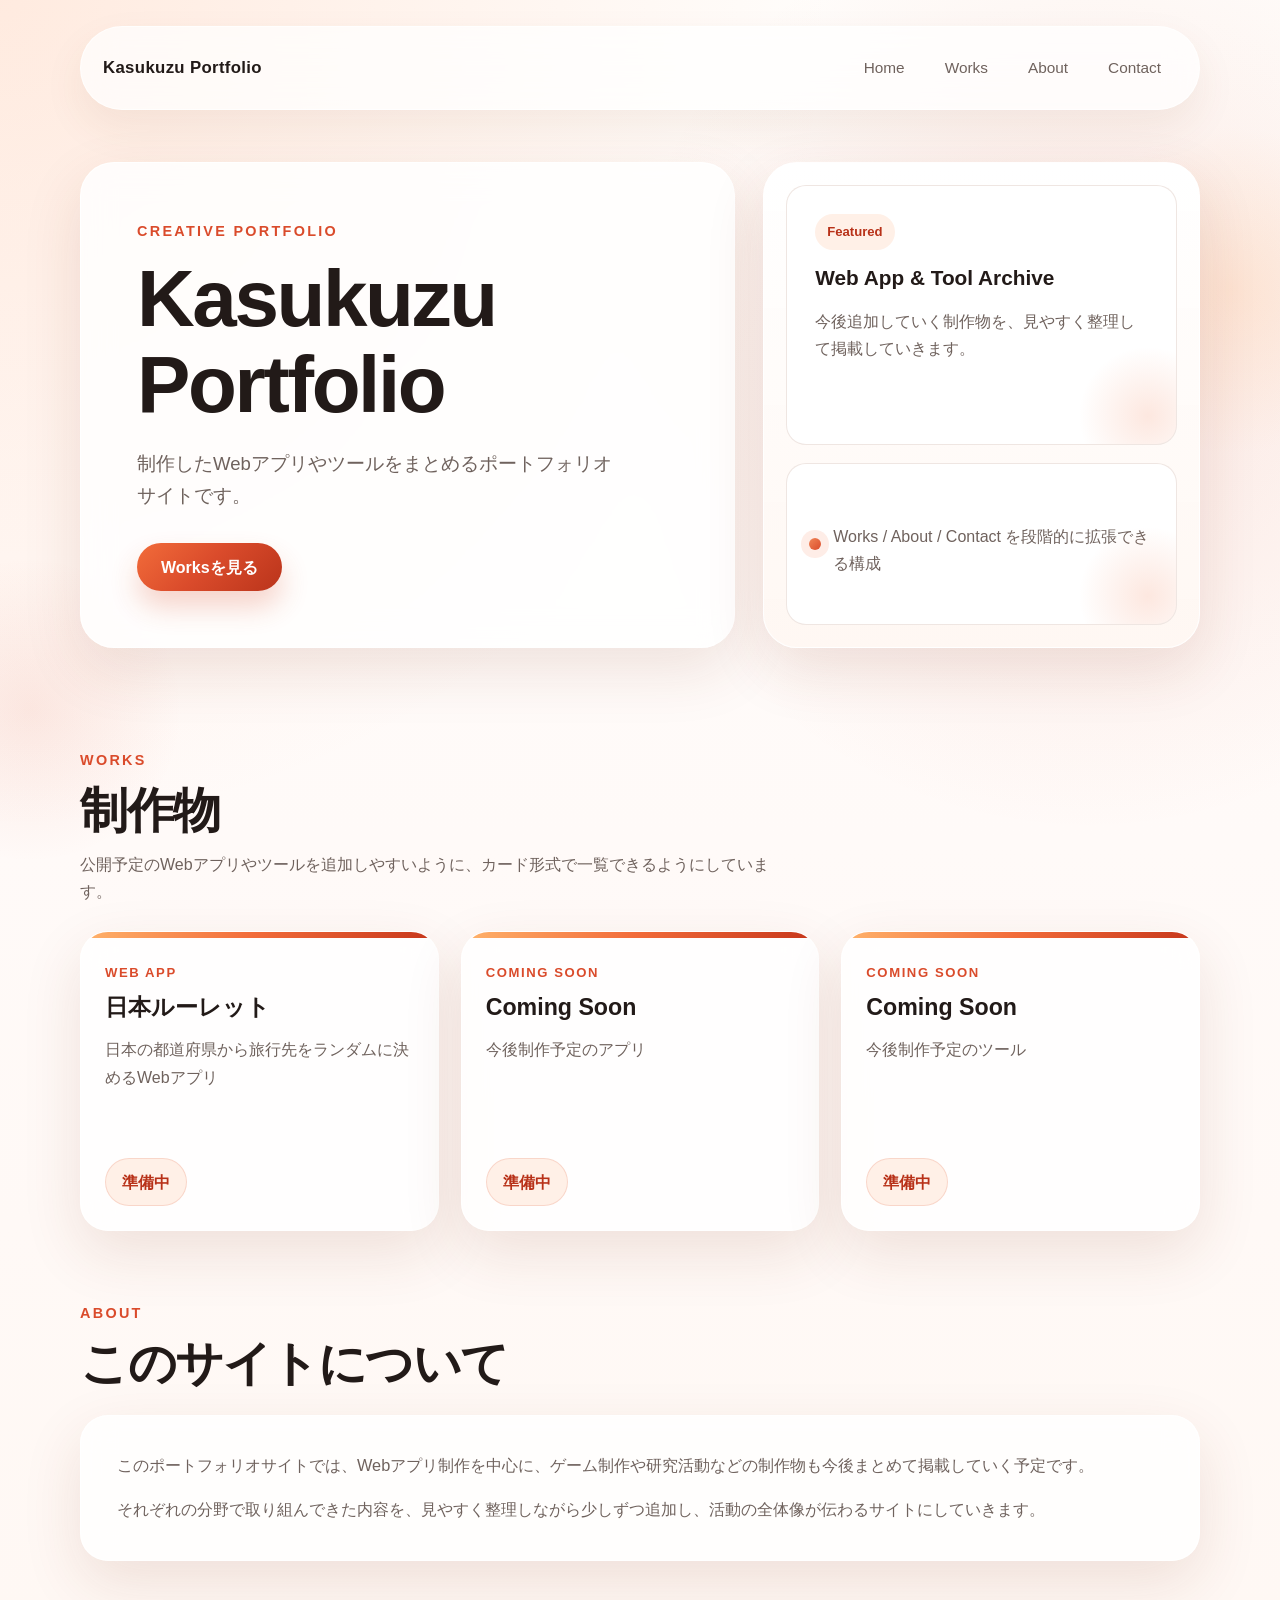
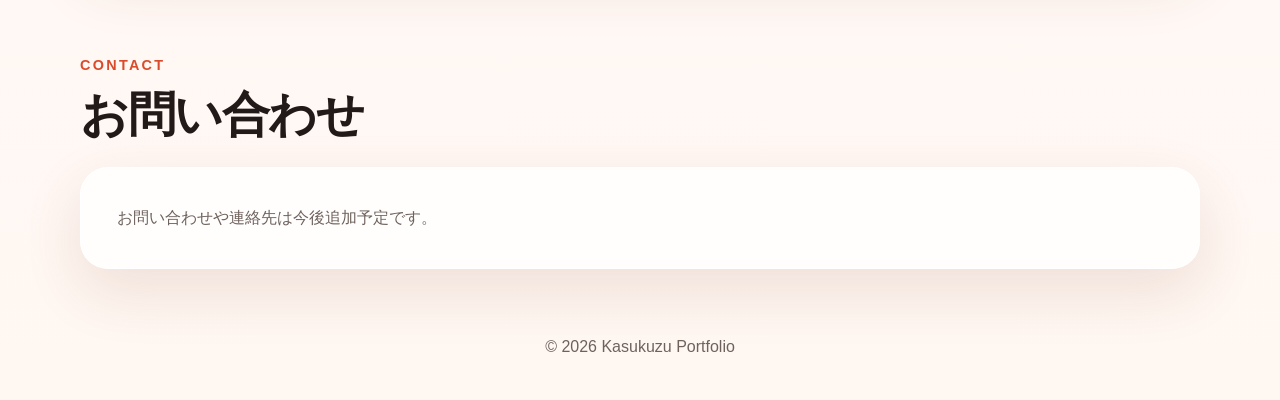
==== index.html @ 2aa9aa9c "Add initial portfolio site" ====
<!DOCTYPE html>
<html lang="ja">
  <head>
    <meta charset="UTF-8" />
    <meta name="viewport" content="width=device-width, initial-scale=1.0" />
    <meta
      name="description"
      content="KasukuzuのWebアプリや制作物をまとめる個人ポートフォリオサイト"
    />
    <title>Kasukuzu Portfolio</title>
    <link rel="stylesheet" href="style.css" />
  </head>
  <body>
    <div class="page-shell">
      <header class="site-header">
        <div class="container header-inner">
          <a class="site-logo" href="#home">Kasukuzu Portfolio</a>
          <nav class="site-nav" aria-label="グローバルナビゲーション">
            <a href="#home">Home</a>
            <a href="#works">Works</a>
            <a href="#about">About</a>
            <a href="#contact">Contact</a>
          </nav>
        </div>
      </header>

      <main>
        <section class="hero-section" id="home">
          <div class="container hero-grid">
            <div class="hero-copy">
              <p class="section-kicker">Creative Portfolio</p>
              <h1>Kasukuzu Portfolio</h1>
              <p class="hero-description">
                制作したWebアプリやツールをまとめるポートフォリオサイトです。
              </p>
              <div class="hero-actions">
                <a class="primary-button" href="#works">Worksを見る</a>
              </div>
            </div>

            <div class="hero-panel" aria-hidden="true">
              <div class="hero-card hero-card-large">
                <span class="hero-card-label">Featured</span>
                <strong>Web App &amp; Tool Archive</strong>
                <p>今後追加していく制作物を、見やすく整理して掲載していきます。</p>
              </div>
              <div class="hero-card hero-card-small">
                <span class="dot"></span>
                <p>Works / About / Contact を段階的に拡張できる構成</p>
              </div>
            </div>
          </div>
        </section>

        <section class="content-section" id="works">
          <div class="container">
            <div class="section-heading">
              <p class="section-kicker">Works</p>
              <h2>制作物</h2>
              <p>
                公開予定のWebアプリやツールを追加しやすいように、カード形式で一覧できるようにしています。
              </p>
            </div>

            <div class="works-grid">
              <article class="work-card">
                <div class="card-accent"></div>
                <div class="card-content">
                  <p class="card-tag">Web App</p>
                  <h3>日本ルーレット</h3>
                  <p>
                    日本の都道府県から旅行先をランダムに決めるWebアプリ
                  </p>
                </div>
                <span class="card-button" aria-label="準備中">準備中</span>
              </article>

              <article class="work-card">
                <div class="card-accent"></div>
                <div class="card-content">
                  <p class="card-tag">Coming Soon</p>
                  <h3>Coming Soon</h3>
                  <p>今後制作予定のアプリ</p>
                </div>
                <span class="card-button" aria-label="準備中">準備中</span>
              </article>

              <article class="work-card">
                <div class="card-accent"></div>
                <div class="card-content">
                  <p class="card-tag">Coming Soon</p>
                  <h3>Coming Soon</h3>
                  <p>今後制作予定のツール</p>
                </div>
                <span class="card-button" aria-label="準備中">準備中</span>
              </article>
            </div>
          </div>
        </section>

        <section class="content-section alt-section" id="about">
          <div class="container">
            <div class="section-heading">
              <p class="section-kicker">About</p>
              <h2>このサイトについて</h2>
            </div>
            <div class="about-panel">
              <p>
                このポートフォリオサイトでは、Webアプリ制作を中心に、ゲーム制作や研究活動などの制作物も今後まとめて掲載していく予定です。
              </p>
              <p>
                それぞれの分野で取り組んできた内容を、見やすく整理しながら少しずつ追加し、活動の全体像が伝わるサイトにしていきます。
              </p>
            </div>
          </div>
        </section>

        <section class="content-section" id="contact">
          <div class="container">
            <div class="section-heading">
              <p class="section-kicker">Contact</p>
              <h2>お問い合わせ</h2>
            </div>
            <div class="contact-panel">
              <p>お問い合わせや連絡先は今後追加予定です。</p>
            </div>
          </div>
        </section>
      </main>

      <footer class="site-footer">
        <div class="container">
          <p>&copy; 2026 Kasukuzu Portfolio</p>
        </div>
      </footer>
    </div>
  </body>
</html>
---- style.css ----
:root {
  --bg: #fffaf8;
  --surface: rgba(255, 255, 255, 0.82);
  --surface-strong: #ffffff;
  --text: #221a18;
  --muted: #6f625d;
  --line: rgba(145, 80, 54, 0.14);
  --accent: #da4b2b;
  --accent-strong: #b83118;
  --accent-soft: #fff0e7;
  --shadow: 0 22px 60px rgba(126, 50, 25, 0.12);
  --radius-lg: 28px;
  --radius-md: 20px;
  --radius-sm: 14px;
  --container: min(1120px, calc(100% - 40px));
}

*,
*::before,
*::after {
  box-sizing: border-box;
}

html {
  scroll-behavior: smooth;
}

body {
  margin: 0;
  min-width: 320px;
  color: var(--text);
  font-family: "Avenir Next", "Hiragino Sans", "Yu Gothic", "Noto Sans JP",
    sans-serif;
  background:
    radial-gradient(circle at top left, rgba(255, 151, 98, 0.18), transparent 35%),
    radial-gradient(circle at 85% 18%, rgba(218, 75, 43, 0.12), transparent 24%),
    linear-gradient(180deg, #fffdfb 0%, var(--bg) 42%, #fff7f2 100%);
  line-height: 1.7;
}

a {
  color: inherit;
  text-decoration: none;
}

img {
  max-width: 100%;
  display: block;
}

.page-shell {
  position: relative;
  overflow: hidden;
}

.page-shell::before,
.page-shell::after {
  content: "";
  position: absolute;
  inset: auto;
  pointer-events: none;
  z-index: 0;
}

.page-shell::before {
  top: 120px;
  right: -120px;
  width: 340px;
  height: 340px;
  border-radius: 50%;
  background: radial-gradient(circle, rgba(255, 190, 135, 0.24), transparent 68%);
}

.page-shell::after {
  top: 560px;
  left: -120px;
  width: 300px;
  height: 300px;
  border-radius: 50%;
  background: radial-gradient(circle, rgba(218, 75, 43, 0.1), transparent 72%);
}

.container {
  width: var(--container);
  margin: 0 auto;
  position: relative;
  z-index: 1;
}

.site-header {
  padding: 26px 0 10px;
}

.header-inner {
  display: flex;
  align-items: center;
  justify-content: space-between;
  gap: 24px;
  padding: 18px 22px;
  border: 1px solid rgba(255, 255, 255, 0.7);
  border-radius: 999px;
  background: rgba(255, 255, 255, 0.72);
  backdrop-filter: blur(16px);
  box-shadow: 0 18px 40px rgba(124, 71, 33, 0.08);
}

.site-logo {
  font-size: 1.05rem;
  font-weight: 800;
  letter-spacing: 0.02em;
}

.site-nav {
  display: flex;
  flex-wrap: wrap;
  align-items: center;
  justify-content: flex-end;
  gap: 8px;
}

.site-nav a {
  padding: 10px 16px;
  border-radius: 999px;
  color: var(--muted);
  font-size: 0.96rem;
  transition:
    background-color 0.2s ease,
    color 0.2s ease,
    transform 0.2s ease;
}

.site-nav a:hover,
.site-nav a:focus-visible {
  color: var(--accent-strong);
  background: rgba(255, 240, 231, 0.95);
  transform: translateY(-1px);
}

.hero-section {
  padding: 42px 0 54px;
}

.hero-grid {
  display: grid;
  grid-template-columns: minmax(0, 1.2fr) minmax(300px, 0.8fr);
  gap: 28px;
  align-items: stretch;
}

.hero-copy,
.hero-panel,
.work-card,
.about-panel,
.contact-panel {
  border: 1px solid rgba(255, 255, 255, 0.86);
  background: var(--surface);
  backdrop-filter: blur(16px);
  box-shadow: var(--shadow);
}

.hero-copy {
  padding: clamp(32px, 5vw, 56px);
  border-radius: calc(var(--radius-lg) + 6px);
}

.section-kicker {
  margin: 0 0 12px;
  color: var(--accent);
  font-size: 0.9rem;
  font-weight: 800;
  letter-spacing: 0.16em;
  text-transform: uppercase;
}

.hero-copy h1,
.section-heading h2 {
  margin: 0;
  font-family: "Avenir Next", "Hiragino Kaku Gothic ProN", "Yu Gothic",
    sans-serif;
  font-weight: 800;
  letter-spacing: -0.03em;
  line-height: 1.08;
}

.hero-copy h1 {
  font-size: clamp(2.8rem, 7vw, 5rem);
}

.hero-description {
  max-width: 30rem;
  margin: 20px 0 0;
  color: var(--muted);
  font-size: clamp(1rem, 2vw, 1.16rem);
}

.hero-actions {
  margin-top: 32px;
}

.primary-button,
.card-button {
  display: inline-flex;
  align-items: center;
  justify-content: center;
  min-height: 48px;
  border-radius: 999px;
  font-weight: 700;
}

.primary-button {
  padding: 0 24px;
  background: linear-gradient(135deg, #f26c3a 0%, var(--accent) 48%, #ba341b 100%);
  color: #ffffff;
  box-shadow: 0 16px 28px rgba(218, 75, 43, 0.24);
  transition:
    transform 0.2s ease,
    box-shadow 0.2s ease;
}

.primary-button:hover,
.primary-button:focus-visible {
  transform: translateY(-2px);
  box-shadow: 0 20px 34px rgba(218, 75, 43, 0.28);
}

.hero-panel {
  display: grid;
  gap: 18px;
  padding: 22px;
  border-radius: calc(var(--radius-lg) + 6px);
  background:
    linear-gradient(180deg, rgba(255, 255, 255, 0.9), rgba(255, 247, 242, 0.92)),
    var(--surface);
}

.hero-card {
  position: relative;
  overflow: hidden;
  border-radius: var(--radius-md);
  border: 1px solid var(--line);
  background: var(--surface-strong);
}

.hero-card::after {
  content: "";
  position: absolute;
  inset: auto -42px -42px auto;
  width: 140px;
  height: 140px;
  border-radius: 50%;
  background: radial-gradient(circle, rgba(242, 108, 58, 0.16), transparent 70%);
}

.hero-card-large {
  padding: 28px;
}

.hero-card-large strong {
  display: block;
  margin-top: 10px;
  font-size: 1.3rem;
}

.hero-card-large p,
.hero-card-small p {
  margin: 12px 0 0;
  color: var(--muted);
}

.hero-card-label {
  display: inline-flex;
  padding: 7px 12px;
  border-radius: 999px;
  background: var(--accent-soft);
  color: var(--accent-strong);
  font-size: 0.82rem;
  font-weight: 700;
}

.hero-card-small {
  display: flex;
  align-items: center;
  gap: 12px;
  padding: 20px 22px;
}

.dot {
  flex: 0 0 auto;
  width: 12px;
  height: 12px;
  border-radius: 50%;
  background: linear-gradient(135deg, #f18657, var(--accent));
  box-shadow: 0 0 0 8px rgba(242, 108, 58, 0.12);
}

.content-section {
  padding: 46px 0;
}

.alt-section {
  padding-top: 24px;
}

.section-heading {
  max-width: 700px;
  margin-bottom: 26px;
}

.section-heading h2 {
  font-size: clamp(2rem, 4vw, 3rem);
}

.section-heading p:last-child {
  margin: 14px 0 0;
  color: var(--muted);
}

.works-grid {
  display: grid;
  grid-template-columns: repeat(3, minmax(0, 1fr));
  gap: 22px;
}

.work-card {
  display: flex;
  flex-direction: column;
  justify-content: space-between;
  min-height: 300px;
  padding: 0;
  border-radius: var(--radius-lg);
  overflow: hidden;
}

.card-accent {
  height: 6px;
  background: linear-gradient(90deg, #ffb36b 0%, #f26c3a 48%, #c6361b 100%);
}

.card-content {
  flex: 1;
  padding: 24px 24px 18px;
}

.card-tag {
  margin: 0 0 10px;
  color: var(--accent);
  font-size: 0.82rem;
  font-weight: 800;
  letter-spacing: 0.12em;
  text-transform: uppercase;
}

.work-card h3 {
  margin: 0;
  font-size: 1.45rem;
  line-height: 1.2;
}

.work-card p:last-child {
  margin: 14px 0 0;
  color: var(--muted);
}

.card-button {
  width: fit-content;
  margin: 0 24px 24px;
  padding: 0 16px;
  border: 1px solid rgba(218, 75, 43, 0.16);
  background: var(--accent-soft);
  color: var(--accent-strong);
}

.about-panel,
.contact-panel {
  padding: clamp(24px, 4vw, 36px);
  border-radius: var(--radius-lg);
}

.about-panel p,
.contact-panel p {
  margin: 0;
  color: var(--muted);
  font-size: 1.02rem;
}

.about-panel p + p {
  margin-top: 16px;
}

.site-footer {
  padding: 18px 0 40px;
}

.site-footer p {
  margin: 0;
  color: var(--muted);
  text-align: center;
}

@media (max-width: 920px) {
  .site-header {
    padding-top: 18px;
  }

  .header-inner {
    border-radius: 28px;
  }

  .hero-grid,
  .works-grid {
    grid-template-columns: 1fr;
  }

  .hero-section {
    padding-top: 26px;
  }

  .hero-copy h1 {
    max-width: 10ch;
  }
}

@media (max-width: 640px) {
  :root {
    --container: min(100% - 28px, 1120px);
  }

  body {
    line-height: 1.65;
  }

  .header-inner {
    align-items: flex-start;
    flex-direction: column;
    padding: 18px;
  }

  .site-nav {
    justify-content: flex-start;
  }

  .site-nav a {
    padding: 8px 12px;
  }

  .hero-copy,
  .hero-panel,
  .about-panel,
  .contact-panel {
    border-radius: 24px;
  }

  .hero-copy {
    padding: 28px 24px;
  }

  .hero-copy h1 {
    font-size: clamp(2.4rem, 13vw, 3.4rem);
  }

  .work-card {
    min-height: auto;
  }

  .card-content {
    padding: 22px 20px 16px;
  }

  .card-button {
    margin: 0 20px 20px;
  }
}
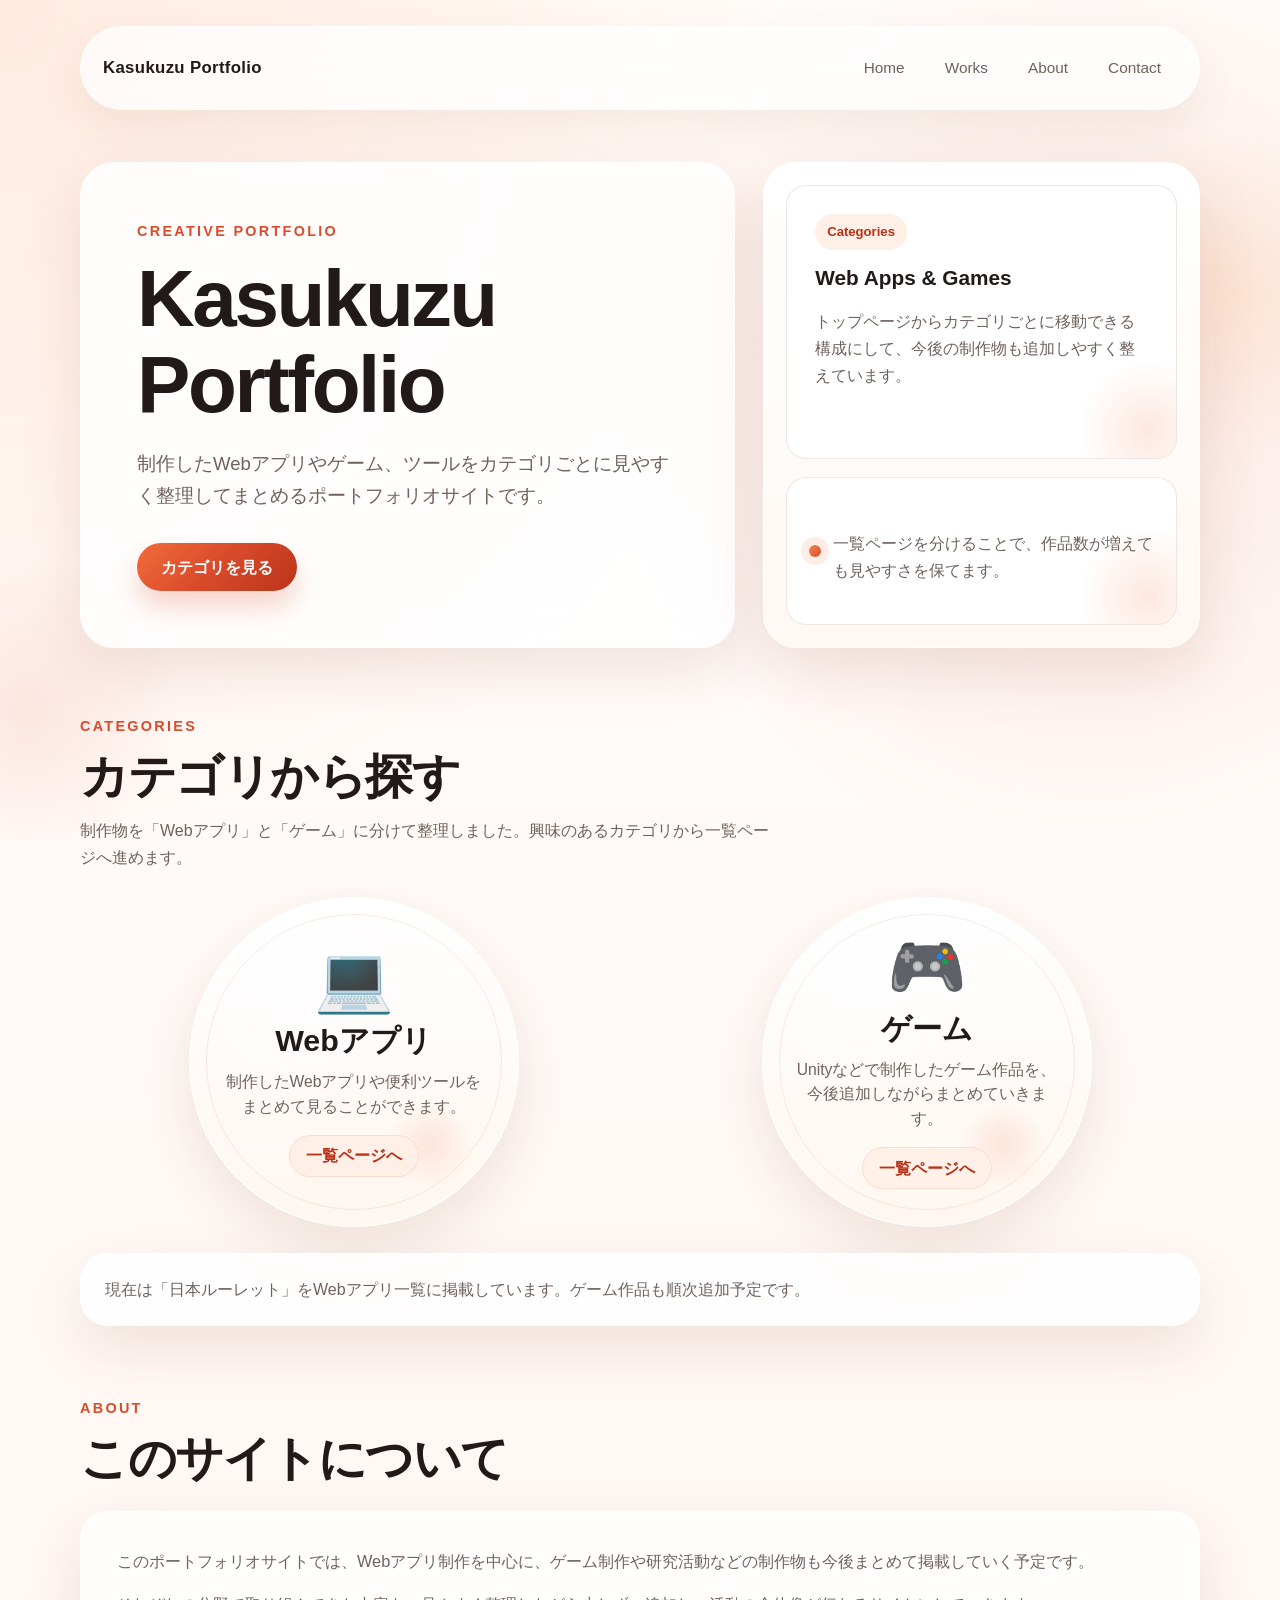
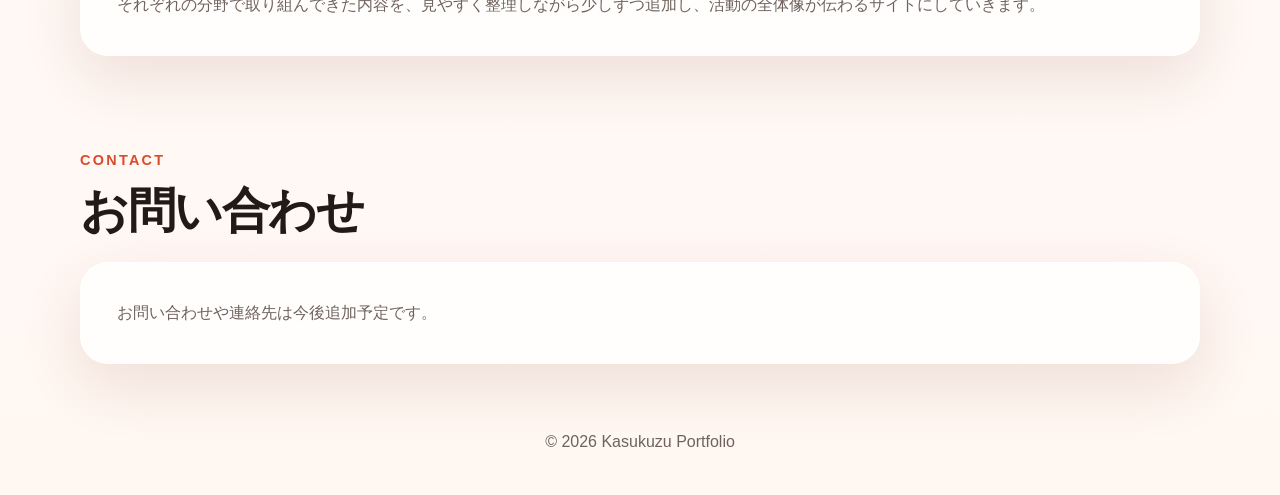
==== commit 6b23c290: "Add portfolio category pages" ====
--- a/index.html
+++ b/index.html
@@ -5,7 +5,7 @@
     <meta name="viewport" content="width=device-width, initial-scale=1.0" />
     <meta
       name="description"
-      content="KasukuzuのWebアプリや制作物をまとめる個人ポートフォリオサイト"
+      content="KasukuzuのWebアプリやゲーム作品をカテゴリごとにまとめる個人ポートフォリオサイト"
     />
     <title>Kasukuzu Portfolio</title>
     <link rel="stylesheet" href="style.css" />
@@ -14,7 +14,7 @@
     <div class="page-shell">
       <header class="site-header">
         <div class="container header-inner">
-          <a class="site-logo" href="#home">Kasukuzu Portfolio</a>
+          <a class="site-logo" href="./">Kasukuzu Portfolio</a>
           <nav class="site-nav" aria-label="グローバルナビゲーション">
             <a href="#home">Home</a>
             <a href="#works">Works</a>
@@ -31,69 +31,59 @@
               <p class="section-kicker">Creative Portfolio</p>
               <h1>Kasukuzu Portfolio</h1>
               <p class="hero-description">
-                制作したWebアプリやツールをまとめるポートフォリオサイトです。
+                制作したWebアプリやゲーム、ツールをカテゴリごとに見やすく整理してまとめるポートフォリオサイトです。
               </p>
               <div class="hero-actions">
-                <a class="primary-button" href="#works">Worksを見る</a>
+                <a class="primary-button" href="#works">カテゴリを見る</a>
               </div>
             </div>
 
             <div class="hero-panel" aria-hidden="true">
               <div class="hero-card hero-card-large">
-                <span class="hero-card-label">Featured</span>
-                <strong>Web App &amp; Tool Archive</strong>
-                <p>今後追加していく制作物を、見やすく整理して掲載していきます。</p>
+                <span class="hero-card-label">Categories</span>
+                <strong>Web Apps &amp; Games</strong>
+                <p>
+                  トップページからカテゴリごとに移動できる構成にして、今後の制作物も追加しやすく整えています。
+                </p>
               </div>
               <div class="hero-card hero-card-small">
                 <span class="dot"></span>
-                <p>Works / About / Contact を段階的に拡張できる構成</p>
+                <p>一覧ページを分けることで、作品数が増えても見やすさを保てます。</p>
               </div>
             </div>
           </div>
         </section>
 
-        <section class="content-section" id="works">
+        <section class="content-section category-section" id="works">
           <div class="container">
             <div class="section-heading">
-              <p class="section-kicker">Works</p>
-              <h2>制作物</h2>
+              <p class="section-kicker">Categories</p>
+              <h2>カテゴリから探す</h2>
               <p>
-                公開予定のWebアプリやツールを追加しやすいように、カード形式で一覧できるようにしています。
+                制作物を「Webアプリ」と「ゲーム」に分けて整理しました。興味のあるカテゴリから一覧ページへ進めます。
               </p>
             </div>
 
-            <div class="works-grid">
-              <article class="work-card">
-                <div class="card-accent"></div>
-                <div class="card-content">
-                  <p class="card-tag">Web App</p>
-                  <h3>日本ルーレット</h3>
-                  <p>
-                    日本の都道府県から旅行先をランダムに決めるWebアプリ
-                  </p>
-                </div>
-                <span class="card-button" aria-label="準備中">準備中</span>
-              </article>
+            <div class="category-grid">
+              <a class="category-card" href="web-apps/">
+                <span class="category-icon" aria-hidden="true">💻</span>
+                <strong class="category-title">Webアプリ</strong>
+                <p>制作したWebアプリや便利ツールをまとめて見ることができます。</p>
+                <span class="category-cta">一覧ページへ</span>
+              </a>
 
-              <article class="work-card">
-                <div class="card-accent"></div>
-                <div class="card-content">
-                  <p class="card-tag">Coming Soon</p>
-                  <h3>Coming Soon</h3>
-                  <p>今後制作予定のアプリ</p>
-                </div>
-                <span class="card-button" aria-label="準備中">準備中</span>
-              </article>
+              <a class="category-card" href="games/">
+                <span class="category-icon" aria-hidden="true">🎮</span>
+                <strong class="category-title">ゲーム</strong>
+                <p>Unityなどで制作したゲーム作品を、今後追加しながらまとめていきます。</p>
+                <span class="category-cta">一覧ページへ</span>
+              </a>
+            </div>
 
-              <article class="work-card">
-                <div class="card-accent"></div>
-                <div class="card-content">
-                  <p class="card-tag">Coming Soon</p>
-                  <h3>Coming Soon</h3>
-                  <p>今後制作予定のツール</p>
-                </div>
-                <span class="card-button" aria-label="準備中">準備中</span>
-              </article>
+            <div class="category-note">
+              <p>
+                現在は「日本ルーレット」をWebアプリ一覧に掲載しています。ゲーム作品も順次追加予定です。
+              </p>
             </div>
           </div>
         </section>
--- a/style.css
+++ b/style.css
@@ -8,7 +8,9 @@
   --accent: #da4b2b;
   --accent-strong: #b83118;
   --accent-soft: #fff0e7;
+  --accent-glow: rgba(242, 108, 58, 0.14);
   --shadow: 0 22px 60px rgba(126, 50, 25, 0.12);
+  --shadow-strong: 0 28px 70px rgba(126, 50, 25, 0.18);
   --radius-lg: 28px;
   --radius-md: 20px;
   --radius-sm: 14px;
@@ -44,8 +46,8 @@
 }
 
 img {
+  display: block;
   max-width: 100%;
-  display: block;
 }
 
 .page-shell {
@@ -81,10 +83,10 @@
 }
 
 .container {
+  position: relative;
+  z-index: 1;
   width: var(--container);
   margin: 0 auto;
-  position: relative;
-  z-index: 1;
 }
 
 .site-header {
@@ -130,13 +132,15 @@
 }
 
 .site-nav a:hover,
-.site-nav a:focus-visible {
+.site-nav a:focus-visible,
+.site-nav a[aria-current="page"] {
   color: var(--accent-strong);
   background: rgba(255, 240, 231, 0.95);
   transform: translateY(-1px);
 }
 
-.hero-section {
+.hero-section,
+.page-hero-section {
   padding: 42px 0 54px;
 }
 
@@ -151,14 +155,17 @@
 .hero-panel,
 .work-card,
 .about-panel,
-.contact-panel {
+.contact-panel,
+.category-note,
+.page-hero-panel {
   border: 1px solid rgba(255, 255, 255, 0.86);
   background: var(--surface);
   backdrop-filter: blur(16px);
   box-shadow: var(--shadow);
 }
 
-.hero-copy {
+.hero-copy,
+.page-hero-panel {
   padding: clamp(32px, 5vw, 56px);
   border-radius: calc(var(--radius-lg) + 6px);
 }
@@ -173,7 +180,8 @@
 }
 
 .hero-copy h1,
-.section-heading h2 {
+.section-heading h2,
+.page-hero-panel h1 {
   margin: 0;
   font-family: "Avenir Next", "Hiragino Kaku Gothic ProN", "Yu Gothic",
     sans-serif;
@@ -182,12 +190,14 @@
   line-height: 1.08;
 }
 
-.hero-copy h1 {
+.hero-copy h1,
+.page-hero-panel h1 {
   font-size: clamp(2.8rem, 7vw, 5rem);
 }
 
-.hero-description {
-  max-width: 30rem;
+.hero-description,
+.page-description {
+  max-width: 34rem;
   margin: 20px 0 0;
   color: var(--muted);
   font-size: clamp(1rem, 2vw, 1.16rem);
@@ -198,7 +208,10 @@
 }
 
 .primary-button,
-.card-button {
+.card-button,
+.secondary-link,
+.back-link,
+.category-cta {
   display: inline-flex;
   align-items: center;
   justify-content: center;
@@ -236,8 +249,8 @@
 .hero-card {
   position: relative;
   overflow: hidden;
+  border: 1px solid var(--line);
   border-radius: var(--radius-md);
-  border: 1px solid var(--line);
   background: var(--surface-strong);
 }
 
@@ -297,6 +310,10 @@
   padding: 46px 0;
 }
 
+.category-section {
+  padding-top: 12px;
+}
+
 .alt-section {
   padding-top: 24px;
 }
@@ -315,10 +332,112 @@
   color: var(--muted);
 }
 
+.category-grid {
+  display: grid;
+  grid-template-columns: repeat(2, minmax(260px, 1fr));
+  gap: 26px;
+  justify-items: center;
+}
+
+.category-card {
+  position: relative;
+  display: flex;
+  flex-direction: column;
+  align-items: center;
+  justify-content: center;
+  gap: 12px;
+  width: min(100%, 330px);
+  aspect-ratio: 1 / 1;
+  padding: 34px;
+  border: 1px solid rgba(255, 255, 255, 0.92);
+  border-radius: 50%;
+  background:
+    radial-gradient(circle at 30% 25%, rgba(255, 255, 255, 0.92), transparent 34%),
+    linear-gradient(180deg, rgba(255, 255, 255, 0.95), rgba(255, 246, 240, 0.98));
+  box-shadow: var(--shadow);
+  text-align: center;
+  transition:
+    transform 0.26s ease,
+    box-shadow 0.26s ease;
+}
+
+.category-card::before,
+.category-card::after {
+  content: "";
+  position: absolute;
+  border-radius: 50%;
+  pointer-events: none;
+}
+
+.category-card::before {
+  inset: 16px;
+  border: 1px solid rgba(218, 75, 43, 0.12);
+}
+
+.category-card::after {
+  right: 44px;
+  bottom: 38px;
+  width: 88px;
+  height: 88px;
+  background: radial-gradient(circle, var(--accent-glow), transparent 70%);
+}
+
+.category-card:hover,
+.category-card:focus-visible {
+  transform: translateY(-8px) scale(1.03);
+  box-shadow: var(--shadow-strong);
+}
+
+.category-icon {
+  position: relative;
+  z-index: 1;
+  font-size: clamp(2.8rem, 5vw, 4rem);
+  line-height: 1;
+}
+
+.category-title {
+  position: relative;
+  z-index: 1;
+  font-size: clamp(1.4rem, 2.6vw, 1.9rem);
+  line-height: 1.15;
+}
+
+.category-card p {
+  position: relative;
+  z-index: 1;
+  margin: 0;
+  color: var(--muted);
+  font-size: 0.98rem;
+  line-height: 1.55;
+}
+
+.category-cta {
+  position: relative;
+  z-index: 1;
+  margin-top: 4px;
+  padding: 0 16px;
+  min-height: 42px;
+  background: rgba(255, 240, 231, 0.95);
+  color: var(--accent-strong);
+  border: 1px solid rgba(218, 75, 43, 0.12);
+}
+
+.category-note {
+  margin-top: 26px;
+  padding: 22px 24px;
+  border-radius: var(--radius-lg);
+}
+
+.category-note p {
+  margin: 0;
+  color: var(--muted);
+}
+
 .works-grid {
   display: grid;
-  grid-template-columns: repeat(3, minmax(0, 1fr));
+  grid-template-columns: repeat(auto-fit, minmax(280px, 360px));
   gap: 22px;
+  justify-content: start;
 }
 
 .work-card {
@@ -370,6 +489,20 @@
   color: var(--accent-strong);
 }
 
+a.card-button {
+  transition:
+    transform 0.2s ease,
+    box-shadow 0.2s ease,
+    background-color 0.2s ease;
+}
+
+a.card-button:hover,
+a.card-button:focus-visible {
+  transform: translateY(-2px);
+  box-shadow: 0 14px 24px rgba(218, 75, 43, 0.14);
+  background: #ffe8db;
+}
+
 .about-panel,
 .contact-panel {
   padding: clamp(24px, 4vw, 36px);
@@ -387,6 +520,45 @@
   margin-top: 16px;
 }
 
+.back-link,
+.secondary-link {
+  padding: 0 18px;
+  color: var(--accent-strong);
+  border: 1px solid rgba(218, 75, 43, 0.16);
+  background: rgba(255, 255, 255, 0.7);
+  transition:
+    transform 0.2s ease,
+    box-shadow 0.2s ease,
+    background-color 0.2s ease;
+}
+
+.back-link:hover,
+.back-link:focus-visible,
+.secondary-link:hover,
+.secondary-link:focus-visible {
+  transform: translateY(-2px);
+  box-shadow: 0 12px 20px rgba(218, 75, 43, 0.14);
+  background: #ffffff;
+}
+
+.page-hero-section {
+  padding-bottom: 22px;
+}
+
+.page-hero-header {
+  display: flex;
+  flex-direction: column;
+  gap: 18px;
+}
+
+.page-content-section {
+  padding-top: 10px;
+}
+
+.page-actions {
+  margin-top: 28px;
+}
+
 .site-footer {
   padding: 18px 0 40px;
 }
@@ -406,8 +578,7 @@
     border-radius: 28px;
   }
 
-  .hero-grid,
-  .works-grid {
+  .hero-grid {
     grid-template-columns: 1fr;
   }
 
@@ -415,8 +586,23 @@
     padding-top: 26px;
   }
 
-  .hero-copy h1 {
+  .hero-copy h1,
+  .page-hero-panel h1 {
     max-width: 10ch;
+  }
+
+  .category-grid {
+    grid-template-columns: repeat(2, minmax(220px, 1fr));
+  }
+}
+
+@media (max-width: 720px) {
+  .category-grid {
+    grid-template-columns: 1fr;
+  }
+
+  .category-card {
+    width: min(100%, 300px);
   }
 }
 
@@ -446,16 +632,28 @@
   .hero-copy,
   .hero-panel,
   .about-panel,
-  .contact-panel {
+  .contact-panel,
+  .page-hero-panel,
+  .category-note {
     border-radius: 24px;
   }
 
-  .hero-copy {
+  .hero-copy,
+  .page-hero-panel {
     padding: 28px 24px;
   }
 
-  .hero-copy h1 {
+  .hero-copy h1,
+  .page-hero-panel h1 {
     font-size: clamp(2.4rem, 13vw, 3.4rem);
+  }
+
+  .category-card {
+    padding: 28px;
+  }
+
+  .category-card p {
+    font-size: 0.94rem;
   }
 
   .work-card {
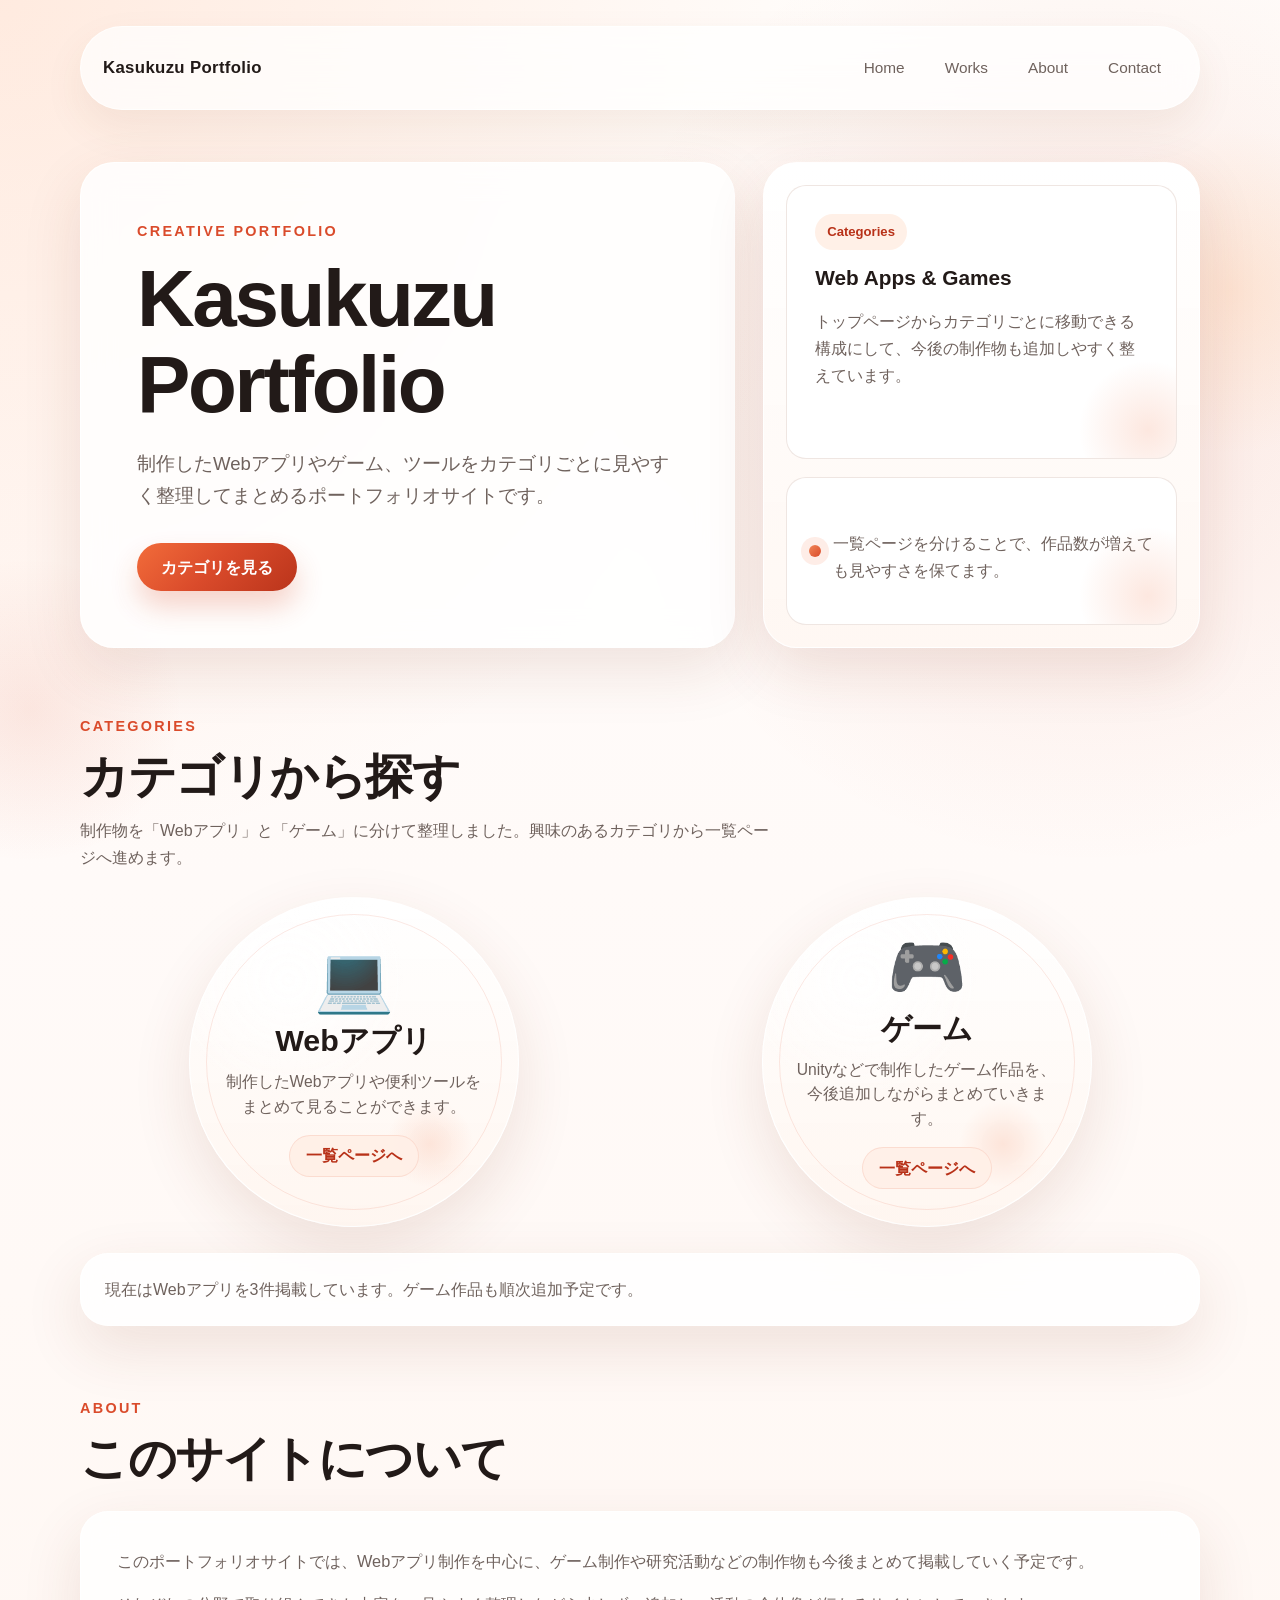
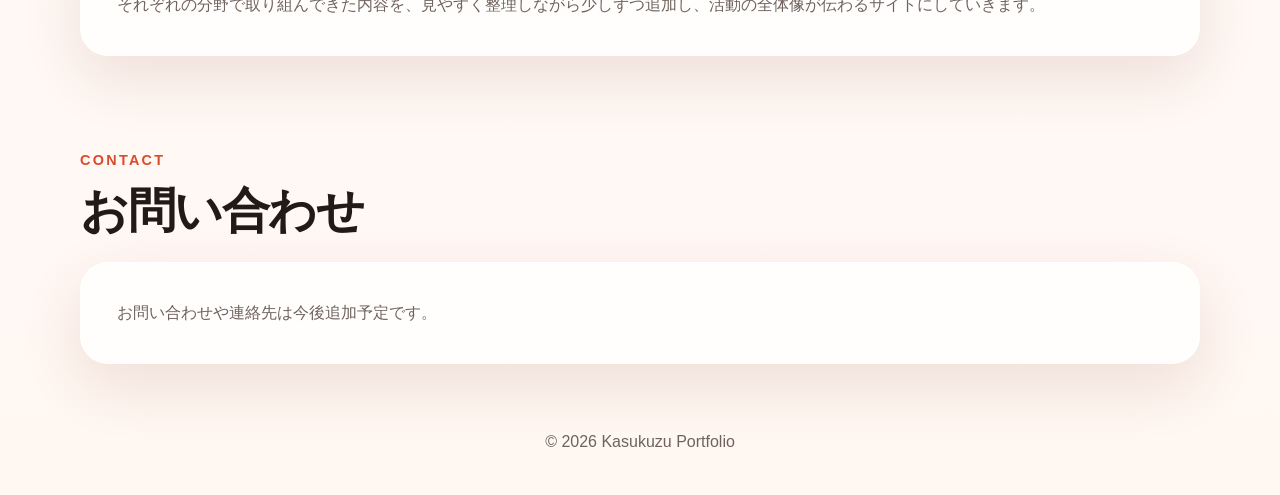
==== commit 5ed5a2c6: "Add files via upload" ====
--- a/index.html
+++ b/index.html
@@ -82,7 +82,7 @@
 
             <div class="category-note">
               <p>
-                現在は「日本ルーレット」をWebアプリ一覧に掲載しています。ゲーム作品も順次追加予定です。
+                現在はWebアプリを3件掲載しています。ゲーム作品も順次追加予定です。
               </p>
             </div>
           </div>
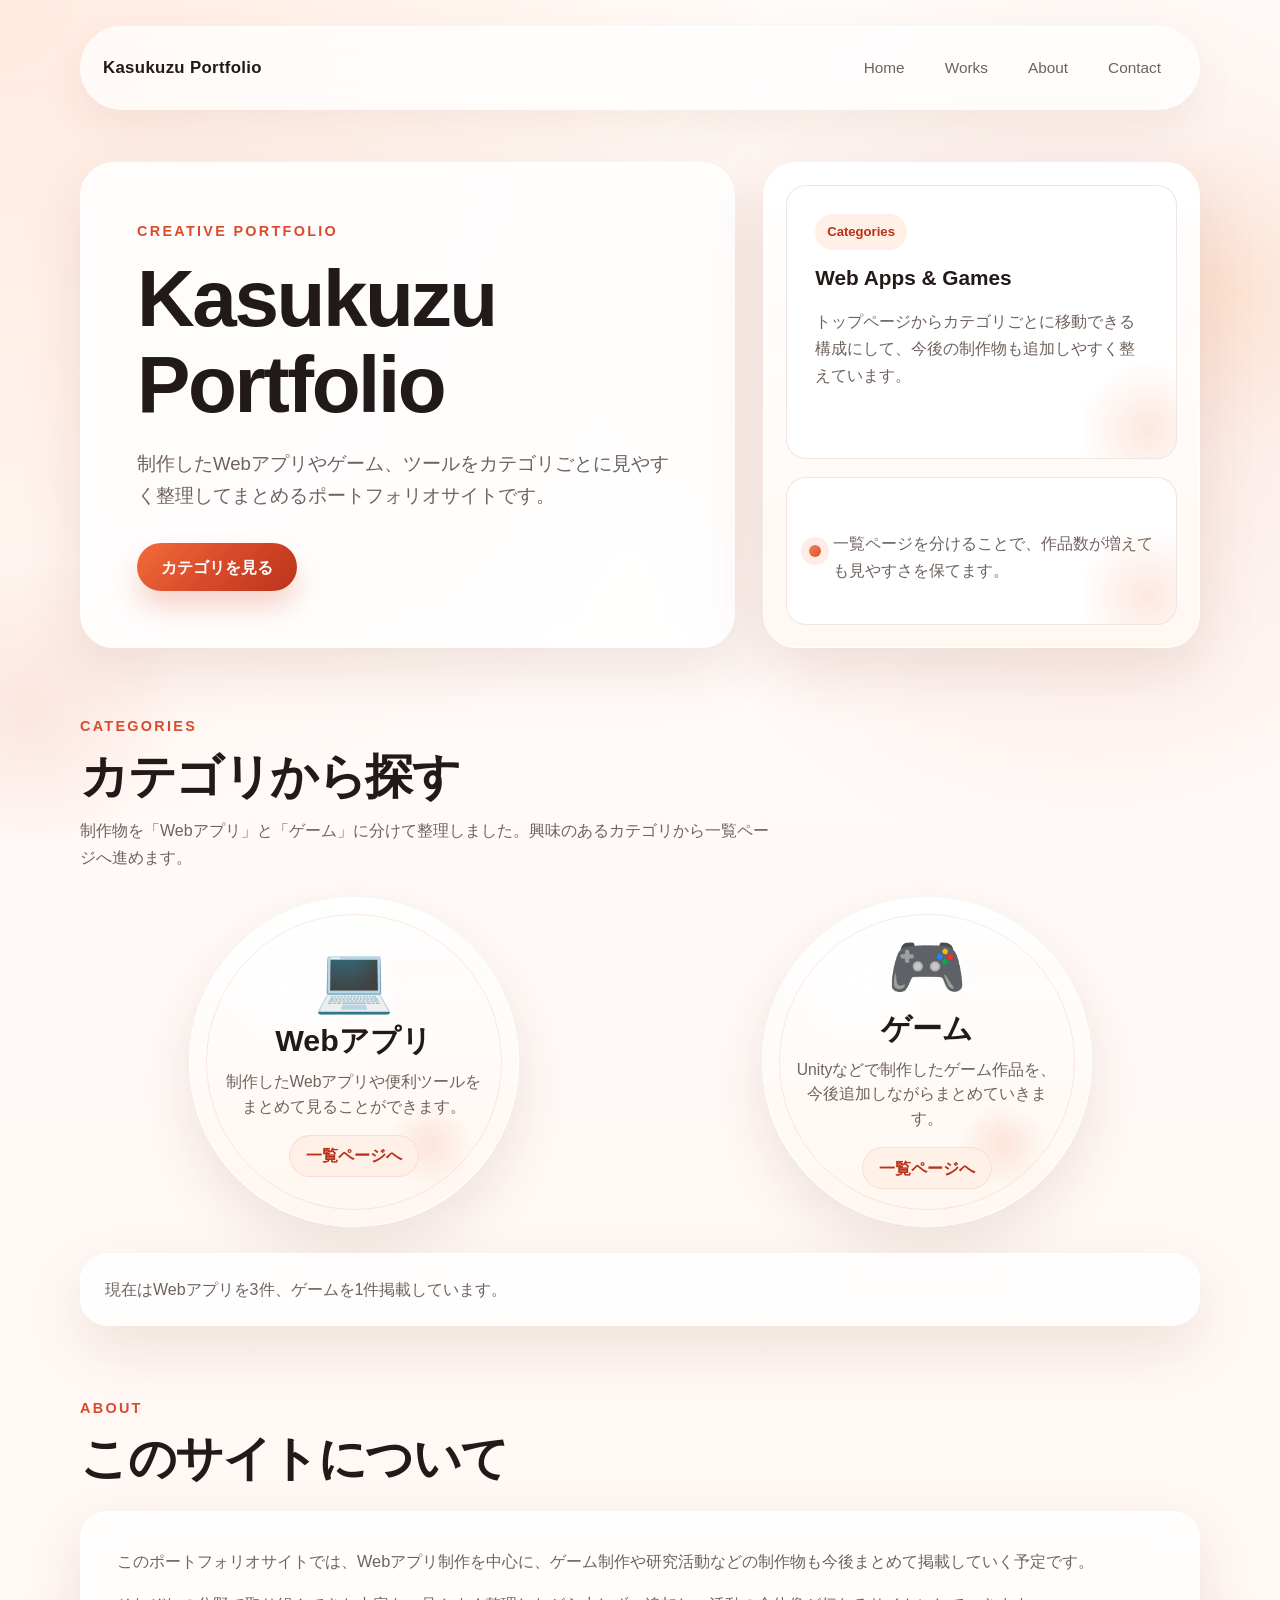
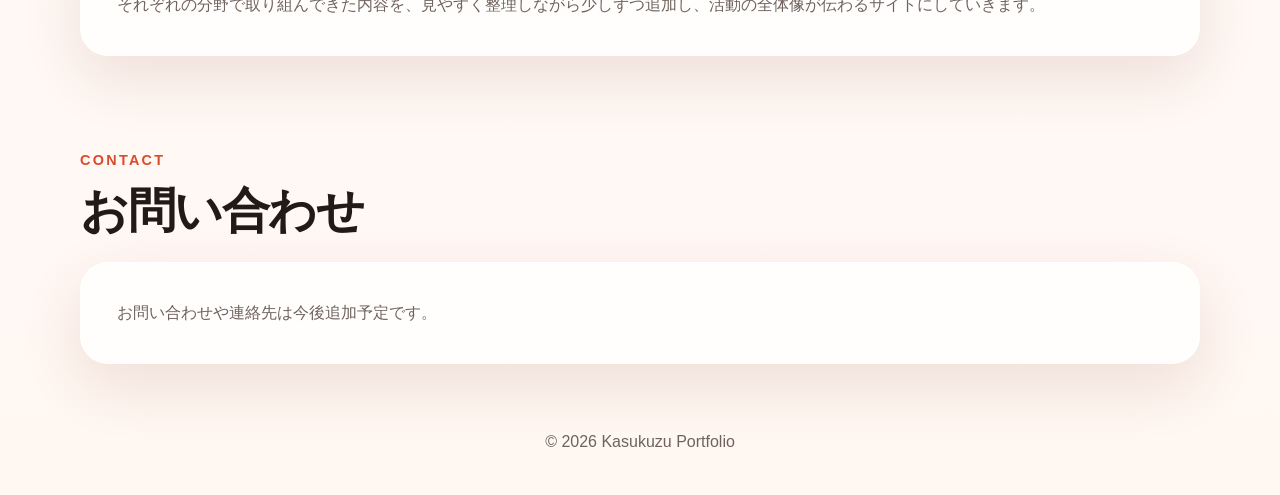
==== commit 243cae66: "Add Quick Fire Arena game" ====
--- a/index.html
+++ b/index.html
@@ -82,7 +82,7 @@
 
             <div class="category-note">
               <p>
-                現在はWebアプリを3件掲載しています。ゲーム作品も順次追加予定です。
+                現在はWebアプリを3件、ゲームを1件掲載しています。
               </p>
             </div>
           </div>
--- a/style.css
+++ b/style.css
@@ -435,7 +435,7 @@
 
 .works-grid {
   display: grid;
-  grid-template-columns: repeat(auto-fit, minmax(280px, 360px));
+  grid-template-columns: repeat(3, minmax(0, 1fr));
   gap: 22px;
   justify-content: start;
 }
@@ -594,6 +594,10 @@
   .category-grid {
     grid-template-columns: repeat(2, minmax(220px, 1fr));
   }
+
+  .works-grid {
+    grid-template-columns: repeat(2, minmax(0, 1fr));
+  }
 }
 
 @media (max-width: 720px) {
@@ -656,6 +660,10 @@
     font-size: 0.94rem;
   }
 
+  .works-grid {
+    grid-template-columns: 1fr;
+  }
+
   .work-card {
     min-height: auto;
   }
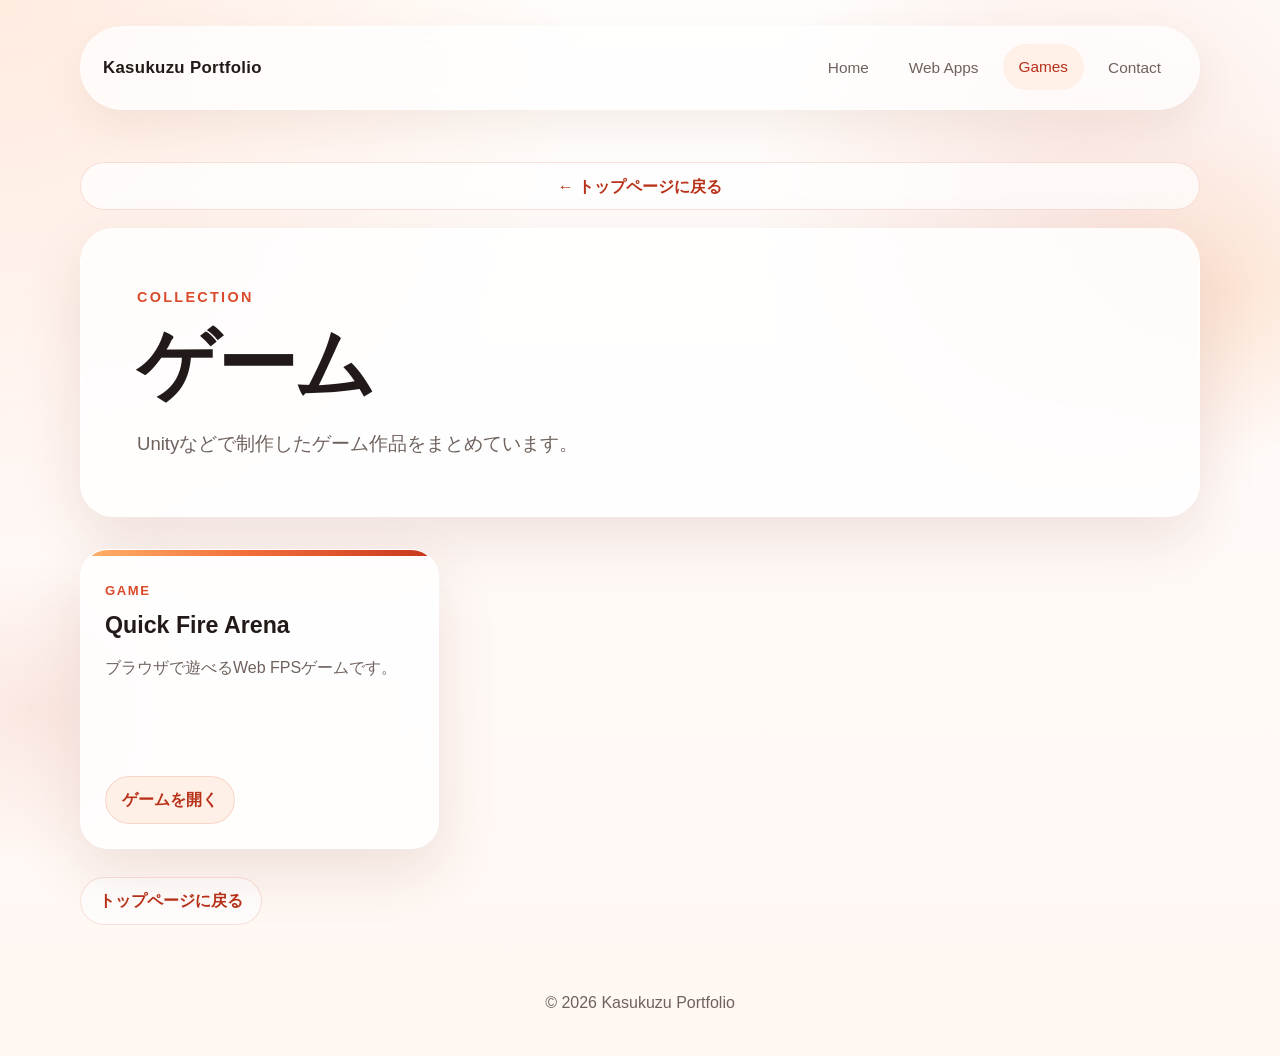
==== commit 5ab94086: "Add files via upload" ====
--- a/index.html
+++ b/index.html
@@ -5,114 +5,62 @@
     <meta name="viewport" content="width=device-width, initial-scale=1.0" />
     <meta
       name="description"
-      content="KasukuzuのWebアプリやゲーム作品をカテゴリごとにまとめる個人ポートフォリオサイト"
+      content="Kasukuzu Portfolio のゲーム一覧ページ"
     />
-    <title>Kasukuzu Portfolio</title>
-    <link rel="stylesheet" href="style.css" />
+    <title>ゲーム | Kasukuzu Portfolio</title>
+    <link rel="stylesheet" href="../style.css" />
   </head>
-  <body>
+  <body class="subpage">
     <div class="page-shell">
       <header class="site-header">
         <div class="container header-inner">
-          <a class="site-logo" href="./">Kasukuzu Portfolio</a>
+          <a class="site-logo" href="../">Kasukuzu Portfolio</a>
           <nav class="site-nav" aria-label="グローバルナビゲーション">
-            <a href="#home">Home</a>
-            <a href="#works">Works</a>
-            <a href="#about">About</a>
-            <a href="#contact">Contact</a>
+            <a href="../">Home</a>
+            <a href="../web-apps/">Web Apps</a>
+            <a href="./" aria-current="page">Games</a>
+            <a href="../#contact">Contact</a>
           </nav>
         </div>
       </header>
 
       <main>
-        <section class="hero-section" id="home">
-          <div class="container hero-grid">
-            <div class="hero-copy">
-              <p class="section-kicker">Creative Portfolio</p>
-              <h1>Kasukuzu Portfolio</h1>
-              <p class="hero-description">
-                制作したWebアプリやゲーム、ツールをカテゴリごとに見やすく整理してまとめるポートフォリオサイトです。
-              </p>
-              <div class="hero-actions">
-                <a class="primary-button" href="#works">カテゴリを見る</a>
-              </div>
-            </div>
-
-            <div class="hero-panel" aria-hidden="true">
-              <div class="hero-card hero-card-large">
-                <span class="hero-card-label">Categories</span>
-                <strong>Web Apps &amp; Games</strong>
-                <p>
-                  トップページからカテゴリごとに移動できる構成にして、今後の制作物も追加しやすく整えています。
-                </p>
-              </div>
-              <div class="hero-card hero-card-small">
-                <span class="dot"></span>
-                <p>一覧ページを分けることで、作品数が増えても見やすさを保てます。</p>
-              </div>
-            </div>
-          </div>
-        </section>
-
-        <section class="content-section category-section" id="works">
-          <div class="container">
-            <div class="section-heading">
-              <p class="section-kicker">Categories</p>
-              <h2>カテゴリから探す</h2>
-              <p>
-                制作物を「Webアプリ」と「ゲーム」に分けて整理しました。興味のあるカテゴリから一覧ページへ進めます。
-              </p>
-            </div>
-
-            <div class="category-grid">
-              <a class="category-card" href="web-apps/">
-                <span class="category-icon" aria-hidden="true">💻</span>
-                <strong class="category-title">Webアプリ</strong>
-                <p>制作したWebアプリや便利ツールをまとめて見ることができます。</p>
-                <span class="category-cta">一覧ページへ</span>
-              </a>
-
-              <a class="category-card" href="games/">
-                <span class="category-icon" aria-hidden="true">🎮</span>
-                <strong class="category-title">ゲーム</strong>
-                <p>Unityなどで制作したゲーム作品を、今後追加しながらまとめていきます。</p>
-                <span class="category-cta">一覧ページへ</span>
-              </a>
-            </div>
-
-            <div class="category-note">
-              <p>
-                現在はWebアプリを3件、ゲームを1件掲載しています。
+        <section class="page-hero-section">
+          <div class="container page-hero-header">
+            <a class="back-link" href="../">← トップページに戻る</a>
+            <div class="page-hero-panel">
+              <p class="section-kicker">Collection</p>
+              <h1>ゲーム</h1>
+              <p class="page-description">
+                Unityなどで制作したゲーム作品をまとめています。
               </p>
             </div>
           </div>
         </section>
 
-        <section class="content-section alt-section" id="about">
+        <section class="content-section page-content-section">
           <div class="container">
-            <div class="section-heading">
-              <p class="section-kicker">About</p>
-              <h2>このサイトについて</h2>
+            <div class="works-grid">
+              <article class="work-card">
+                <div class="card-accent"></div>
+                <div class="card-content">
+                  <p class="card-tag">Game</p>
+                  <h3>Quick Fire Arena</h3>
+                  <p>ブラウザで遊べるWeb FPSゲームです。</p>
+                </div>
+                <a
+                  class="card-button"
+                  href="https://quick-fire-arena-client.vercel.app"
+                  target="_blank"
+                  rel="noopener noreferrer"
+                >
+                  ゲームを開く
+                </a>
+              </article>
             </div>
-            <div class="about-panel">
-              <p>
-                このポートフォリオサイトでは、Webアプリ制作を中心に、ゲーム制作や研究活動などの制作物も今後まとめて掲載していく予定です。
-              </p>
-              <p>
-                それぞれの分野で取り組んできた内容を、見やすく整理しながら少しずつ追加し、活動の全体像が伝わるサイトにしていきます。
-              </p>
-            </div>
-          </div>
-        </section>
 
-        <section class="content-section" id="contact">
-          <div class="container">
-            <div class="section-heading">
-              <p class="section-kicker">Contact</p>
-              <h2>お問い合わせ</h2>
-            </div>
-            <div class="contact-panel">
-              <p>お問い合わせや連絡先は今後追加予定です。</p>
+            <div class="page-actions">
+              <a class="secondary-link" href="../">トップページに戻る</a>
             </div>
           </div>
         </section>
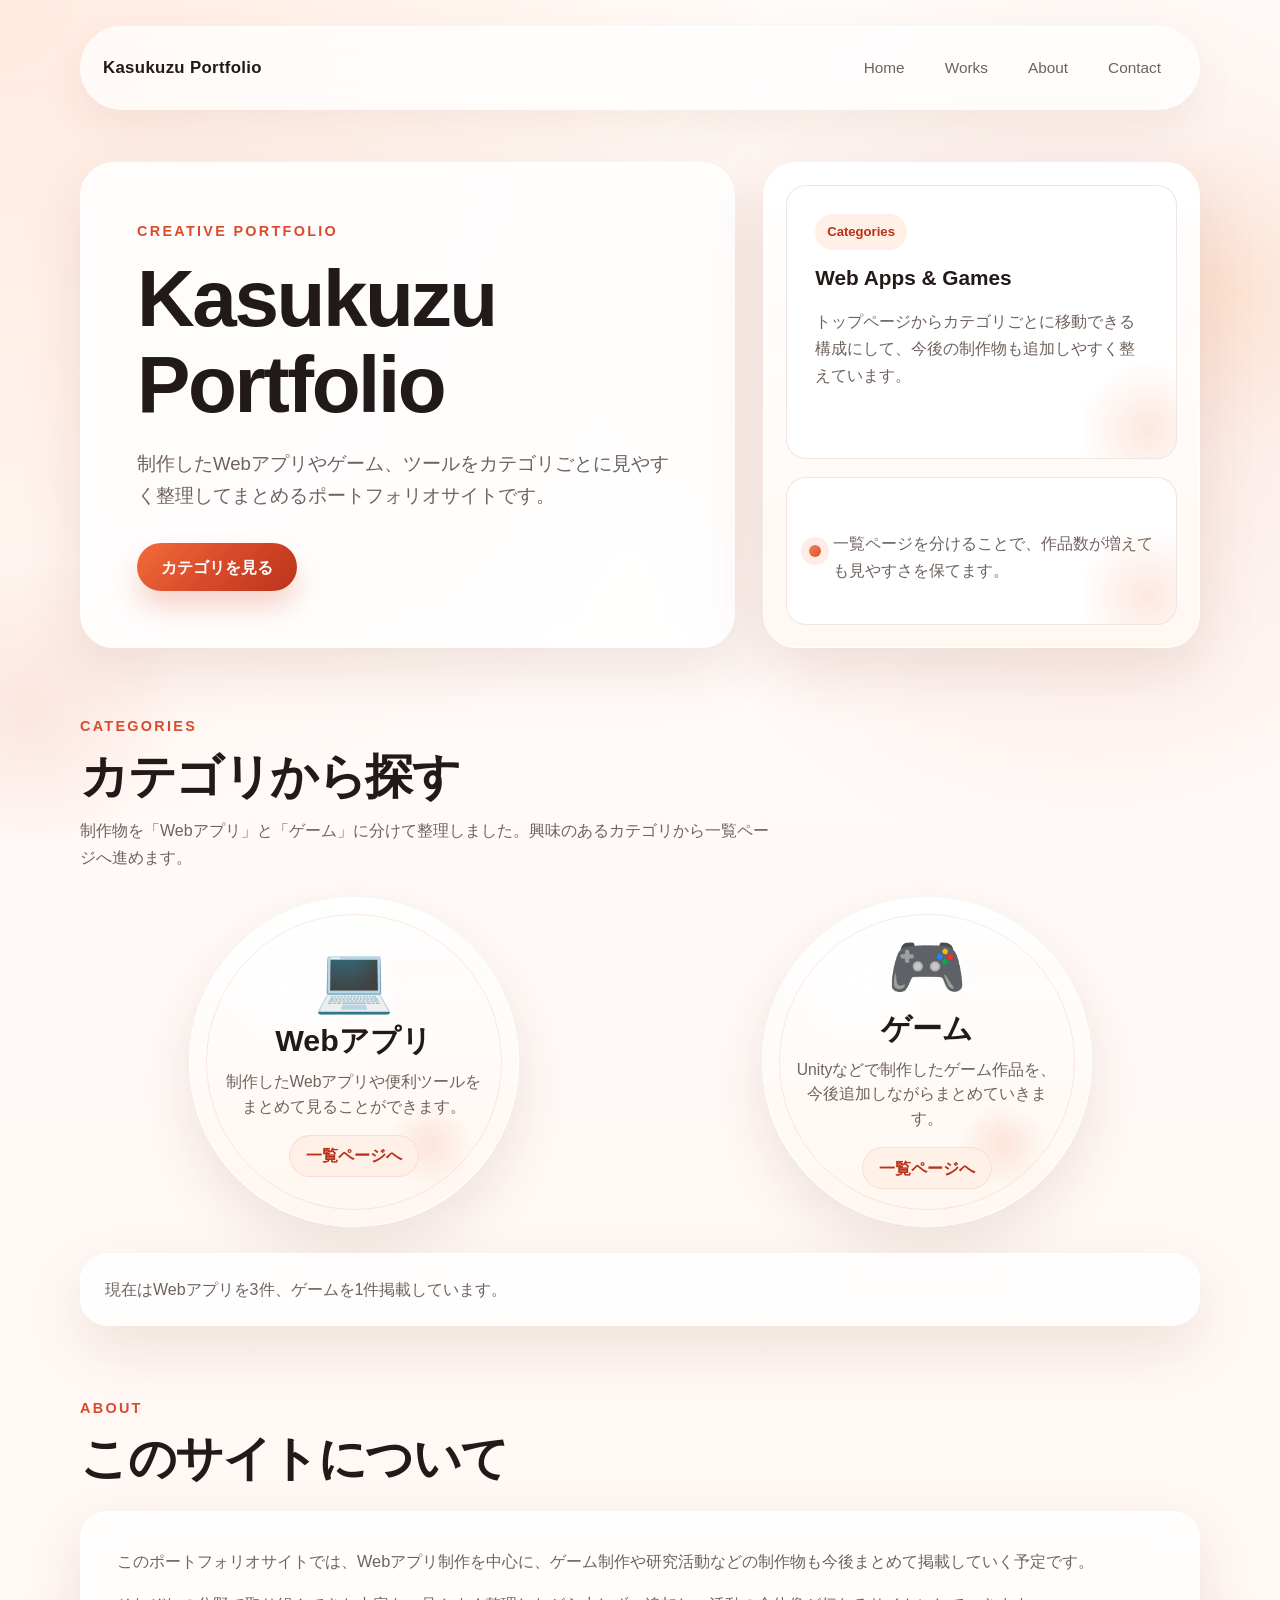
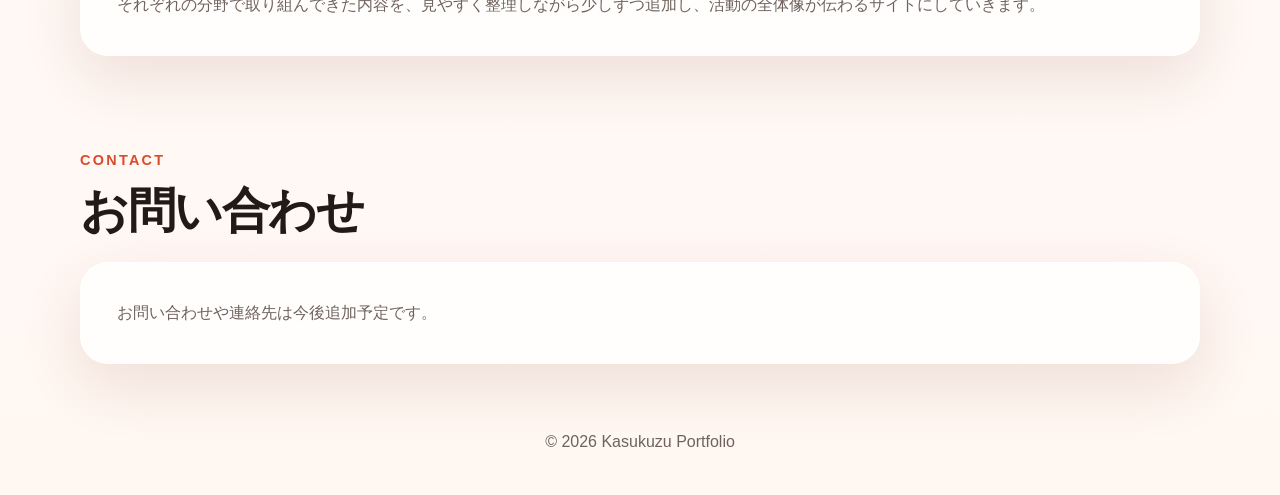
==== commit 778ea3d6: "Add files via upload" ====
--- a/index.html
+++ b/index.html
@@ -5,62 +5,114 @@
     <meta name="viewport" content="width=device-width, initial-scale=1.0" />
     <meta
       name="description"
-      content="Kasukuzu Portfolio のゲーム一覧ページ"
+      content="KasukuzuのWebアプリやゲーム作品をカテゴリごとにまとめる個人ポートフォリオサイト"
     />
-    <title>ゲーム | Kasukuzu Portfolio</title>
-    <link rel="stylesheet" href="../style.css" />
+    <title>Kasukuzu Portfolio</title>
+    <link rel="stylesheet" href="style.css" />
   </head>
-  <body class="subpage">
+  <body>
     <div class="page-shell">
       <header class="site-header">
         <div class="container header-inner">
-          <a class="site-logo" href="../">Kasukuzu Portfolio</a>
+          <a class="site-logo" href="./">Kasukuzu Portfolio</a>
           <nav class="site-nav" aria-label="グローバルナビゲーション">
-            <a href="../">Home</a>
-            <a href="../web-apps/">Web Apps</a>
-            <a href="./" aria-current="page">Games</a>
-            <a href="../#contact">Contact</a>
+            <a href="#home">Home</a>
+            <a href="#works">Works</a>
+            <a href="#about">About</a>
+            <a href="#contact">Contact</a>
           </nav>
         </div>
       </header>
 
       <main>
-        <section class="page-hero-section">
-          <div class="container page-hero-header">
-            <a class="back-link" href="../">← トップページに戻る</a>
-            <div class="page-hero-panel">
-              <p class="section-kicker">Collection</p>
-              <h1>ゲーム</h1>
-              <p class="page-description">
-                Unityなどで制作したゲーム作品をまとめています。
+        <section class="hero-section" id="home">
+          <div class="container hero-grid">
+            <div class="hero-copy">
+              <p class="section-kicker">Creative Portfolio</p>
+              <h1>Kasukuzu Portfolio</h1>
+              <p class="hero-description">
+                制作したWebアプリやゲーム、ツールをカテゴリごとに見やすく整理してまとめるポートフォリオサイトです。
+              </p>
+              <div class="hero-actions">
+                <a class="primary-button" href="#works">カテゴリを見る</a>
+              </div>
+            </div>
+
+            <div class="hero-panel" aria-hidden="true">
+              <div class="hero-card hero-card-large">
+                <span class="hero-card-label">Categories</span>
+                <strong>Web Apps &amp; Games</strong>
+                <p>
+                  トップページからカテゴリごとに移動できる構成にして、今後の制作物も追加しやすく整えています。
+                </p>
+              </div>
+              <div class="hero-card hero-card-small">
+                <span class="dot"></span>
+                <p>一覧ページを分けることで、作品数が増えても見やすさを保てます。</p>
+              </div>
+            </div>
+          </div>
+        </section>
+
+        <section class="content-section category-section" id="works">
+          <div class="container">
+            <div class="section-heading">
+              <p class="section-kicker">Categories</p>
+              <h2>カテゴリから探す</h2>
+              <p>
+                制作物を「Webアプリ」と「ゲーム」に分けて整理しました。興味のあるカテゴリから一覧ページへ進めます。
+              </p>
+            </div>
+
+            <div class="category-grid">
+              <a class="category-card" href="web-apps/">
+                <span class="category-icon" aria-hidden="true">💻</span>
+                <strong class="category-title">Webアプリ</strong>
+                <p>制作したWebアプリや便利ツールをまとめて見ることができます。</p>
+                <span class="category-cta">一覧ページへ</span>
+              </a>
+
+              <a class="category-card" href="games/">
+                <span class="category-icon" aria-hidden="true">🎮</span>
+                <strong class="category-title">ゲーム</strong>
+                <p>Unityなどで制作したゲーム作品を、今後追加しながらまとめていきます。</p>
+                <span class="category-cta">一覧ページへ</span>
+              </a>
+            </div>
+
+            <div class="category-note">
+              <p>
+                現在はWebアプリを3件、ゲームを1件掲載しています。
               </p>
             </div>
           </div>
         </section>
 
-        <section class="content-section page-content-section">
+        <section class="content-section alt-section" id="about">
           <div class="container">
-            <div class="works-grid">
-              <article class="work-card">
-                <div class="card-accent"></div>
-                <div class="card-content">
-                  <p class="card-tag">Game</p>
-                  <h3>Quick Fire Arena</h3>
-                  <p>ブラウザで遊べるWeb FPSゲームです。</p>
-                </div>
-                <a
-                  class="card-button"
-                  href="https://quick-fire-arena-client.vercel.app"
-                  target="_blank"
-                  rel="noopener noreferrer"
-                >
-                  ゲームを開く
-                </a>
-              </article>
+            <div class="section-heading">
+              <p class="section-kicker">About</p>
+              <h2>このサイトについて</h2>
             </div>
+            <div class="about-panel">
+              <p>
+                このポートフォリオサイトでは、Webアプリ制作を中心に、ゲーム制作や研究活動などの制作物も今後まとめて掲載していく予定です。
+              </p>
+              <p>
+                それぞれの分野で取り組んできた内容を、見やすく整理しながら少しずつ追加し、活動の全体像が伝わるサイトにしていきます。
+              </p>
+            </div>
+          </div>
+        </section>
 
-            <div class="page-actions">
-              <a class="secondary-link" href="../">トップページに戻る</a>
+        <section class="content-section" id="contact">
+          <div class="container">
+            <div class="section-heading">
+              <p class="section-kicker">Contact</p>
+              <h2>お問い合わせ</h2>
+            </div>
+            <div class="contact-panel">
+              <p>お問い合わせや連絡先は今後追加予定です。</p>
             </div>
           </div>
         </section>
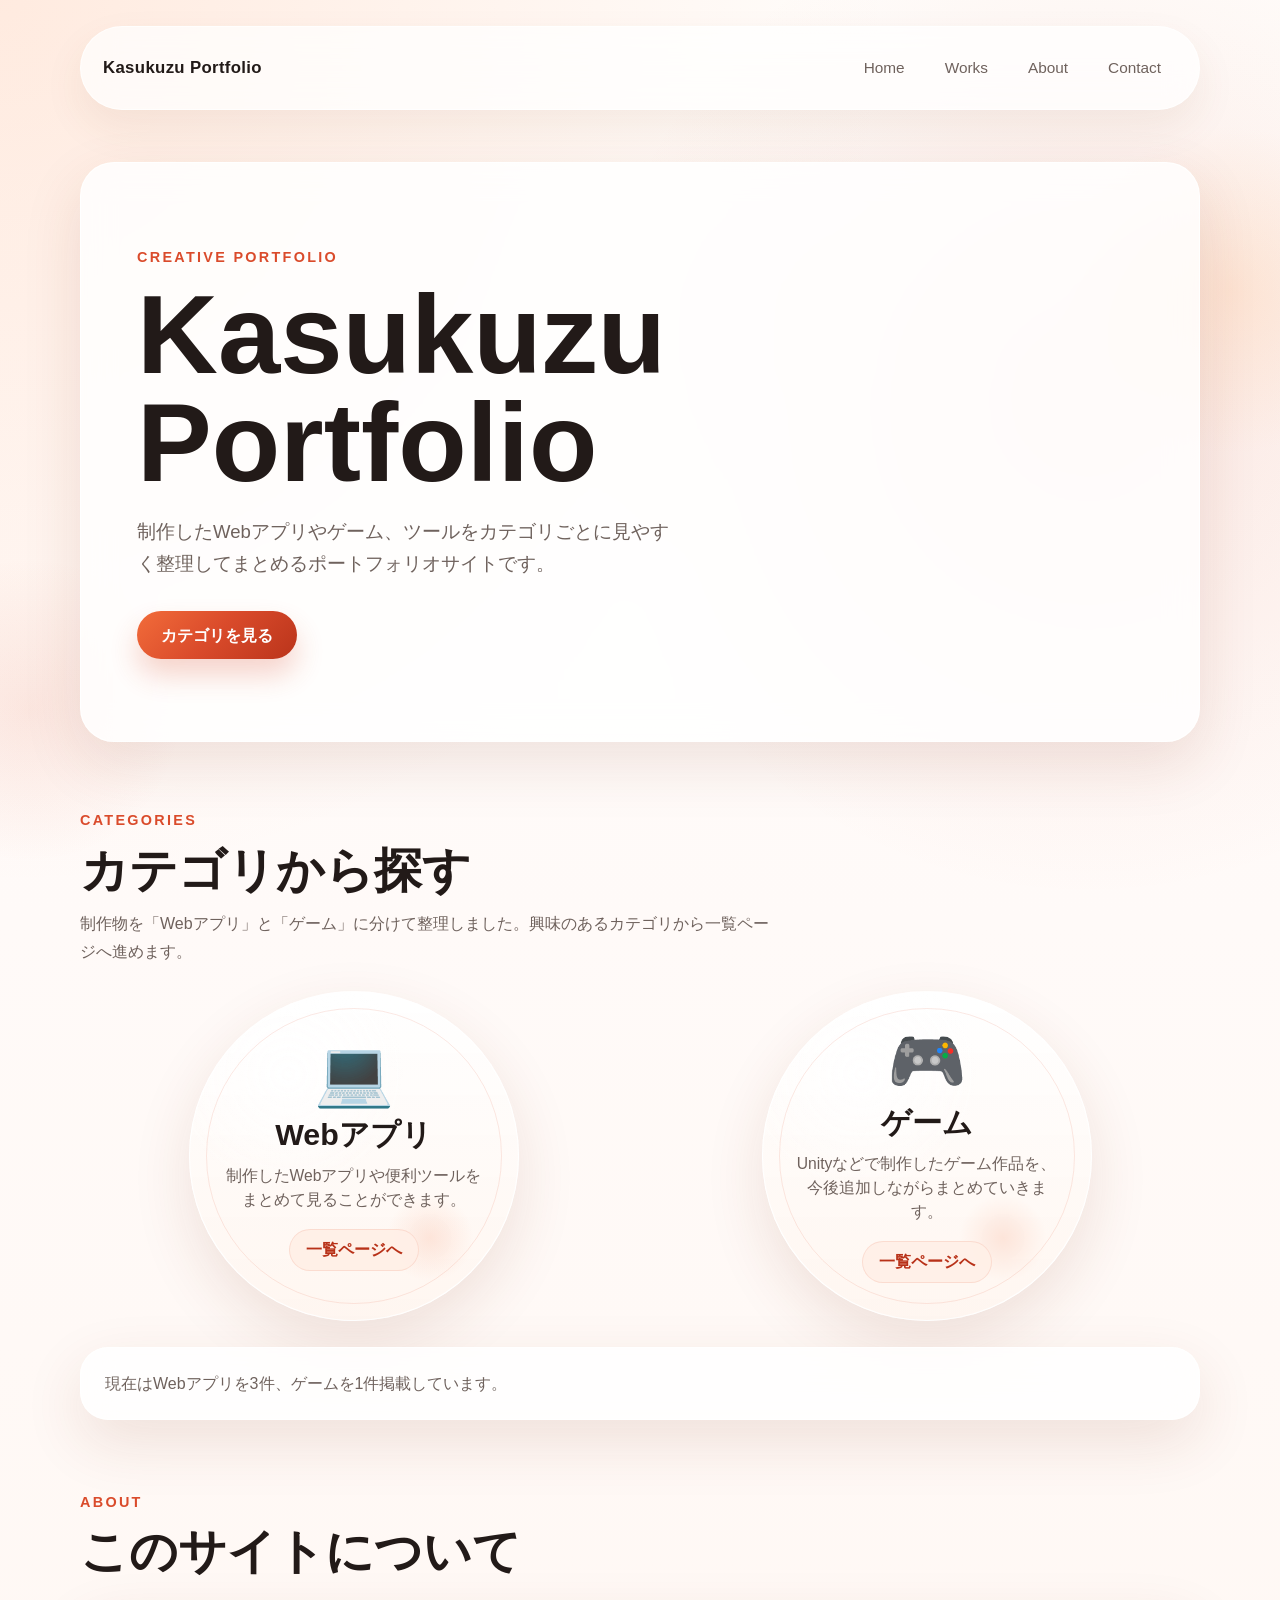
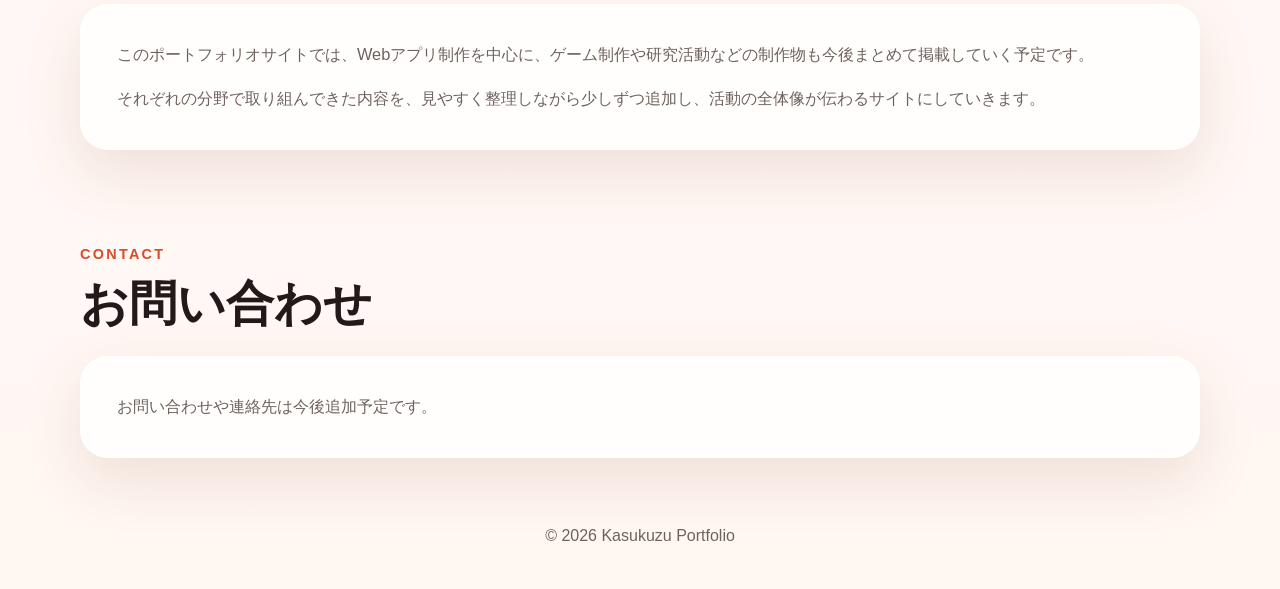
==== commit febdf980: "Simplify portfolio hero" ====
--- a/index.html
+++ b/index.html
@@ -35,20 +35,6 @@
               </p>
               <div class="hero-actions">
                 <a class="primary-button" href="#works">カテゴリを見る</a>
-              </div>
-            </div>
-
-            <div class="hero-panel" aria-hidden="true">
-              <div class="hero-card hero-card-large">
-                <span class="hero-card-label">Categories</span>
-                <strong>Web Apps &amp; Games</strong>
-                <p>
-                  トップページからカテゴリごとに移動できる構成にして、今後の制作物も追加しやすく整えています。
-                </p>
-              </div>
-              <div class="hero-card hero-card-small">
-                <span class="dot"></span>
-                <p>一覧ページを分けることで、作品数が増えても見やすさを保てます。</p>
               </div>
             </div>
           </div>
--- a/style.css
+++ b/style.css
@@ -145,14 +145,10 @@
 }
 
 .hero-grid {
-  display: grid;
-  grid-template-columns: minmax(0, 1.2fr) minmax(300px, 0.8fr);
-  gap: 28px;
-  align-items: stretch;
+  display: block;
 }
 
 .hero-copy,
-.hero-panel,
 .work-card,
 .about-panel,
 .contact-panel,
@@ -170,6 +166,13 @@
   border-radius: calc(var(--radius-lg) + 6px);
 }
 
+.hero-copy {
+  display: flex;
+  min-height: 580px;
+  flex-direction: column;
+  justify-content: center;
+}
+
 .section-kicker {
   margin: 0 0 12px;
   color: var(--accent);
@@ -186,13 +189,18 @@
   font-family: "Avenir Next", "Hiragino Kaku Gothic ProN", "Yu Gothic",
     sans-serif;
   font-weight: 800;
-  letter-spacing: -0.03em;
+  letter-spacing: 0;
   line-height: 1.08;
 }
 
-.hero-copy h1,
+.hero-copy h1 {
+  max-width: none;
+  font-size: 7rem;
+  line-height: 0.96;
+}
+
 .page-hero-panel h1 {
-  font-size: clamp(2.8rem, 7vw, 5rem);
+  font-size: 5rem;
 }
 
 .hero-description,
@@ -234,76 +242,6 @@
 .primary-button:focus-visible {
   transform: translateY(-2px);
   box-shadow: 0 20px 34px rgba(218, 75, 43, 0.28);
-}
-
-.hero-panel {
-  display: grid;
-  gap: 18px;
-  padding: 22px;
-  border-radius: calc(var(--radius-lg) + 6px);
-  background:
-    linear-gradient(180deg, rgba(255, 255, 255, 0.9), rgba(255, 247, 242, 0.92)),
-    var(--surface);
-}
-
-.hero-card {
-  position: relative;
-  overflow: hidden;
-  border: 1px solid var(--line);
-  border-radius: var(--radius-md);
-  background: var(--surface-strong);
-}
-
-.hero-card::after {
-  content: "";
-  position: absolute;
-  inset: auto -42px -42px auto;
-  width: 140px;
-  height: 140px;
-  border-radius: 50%;
-  background: radial-gradient(circle, rgba(242, 108, 58, 0.16), transparent 70%);
-}
-
-.hero-card-large {
-  padding: 28px;
-}
-
-.hero-card-large strong {
-  display: block;
-  margin-top: 10px;
-  font-size: 1.3rem;
-}
-
-.hero-card-large p,
-.hero-card-small p {
-  margin: 12px 0 0;
-  color: var(--muted);
-}
-
-.hero-card-label {
-  display: inline-flex;
-  padding: 7px 12px;
-  border-radius: 999px;
-  background: var(--accent-soft);
-  color: var(--accent-strong);
-  font-size: 0.82rem;
-  font-weight: 700;
-}
-
-.hero-card-small {
-  display: flex;
-  align-items: center;
-  gap: 12px;
-  padding: 20px 22px;
-}
-
-.dot {
-  flex: 0 0 auto;
-  width: 12px;
-  height: 12px;
-  border-radius: 50%;
-  background: linear-gradient(135deg, #f18657, var(--accent));
-  box-shadow: 0 0 0 8px rgba(242, 108, 58, 0.12);
 }
 
 .content-section {
@@ -578,15 +516,18 @@
     border-radius: 28px;
   }
 
-  .hero-grid {
-    grid-template-columns: 1fr;
-  }
-
   .hero-section {
     padding-top: 26px;
   }
 
-  .hero-copy h1,
+  .hero-copy {
+    min-height: 520px;
+  }
+
+  .hero-copy h1 {
+    font-size: 5.25rem;
+  }
+
   .page-hero-panel h1 {
     max-width: 10ch;
   }
@@ -634,7 +575,6 @@
   }
 
   .hero-copy,
-  .hero-panel,
   .about-panel,
   .contact-panel,
   .page-hero-panel,
@@ -647,9 +587,17 @@
     padding: 28px 24px;
   }
 
-  .hero-copy h1,
+  .hero-copy {
+    min-height: 430px;
+  }
+
+  .hero-copy h1 {
+    font-size: 3.5rem;
+    line-height: 1;
+  }
+
   .page-hero-panel h1 {
-    font-size: clamp(2.4rem, 13vw, 3.4rem);
+    font-size: 3.4rem;
   }
 
   .category-card {
@@ -676,3 +624,9 @@
     margin: 0 20px 20px;
   }
 }
+
+@media (max-width: 360px) {
+  .hero-copy h1 {
+    font-size: 3rem;
+  }
+}
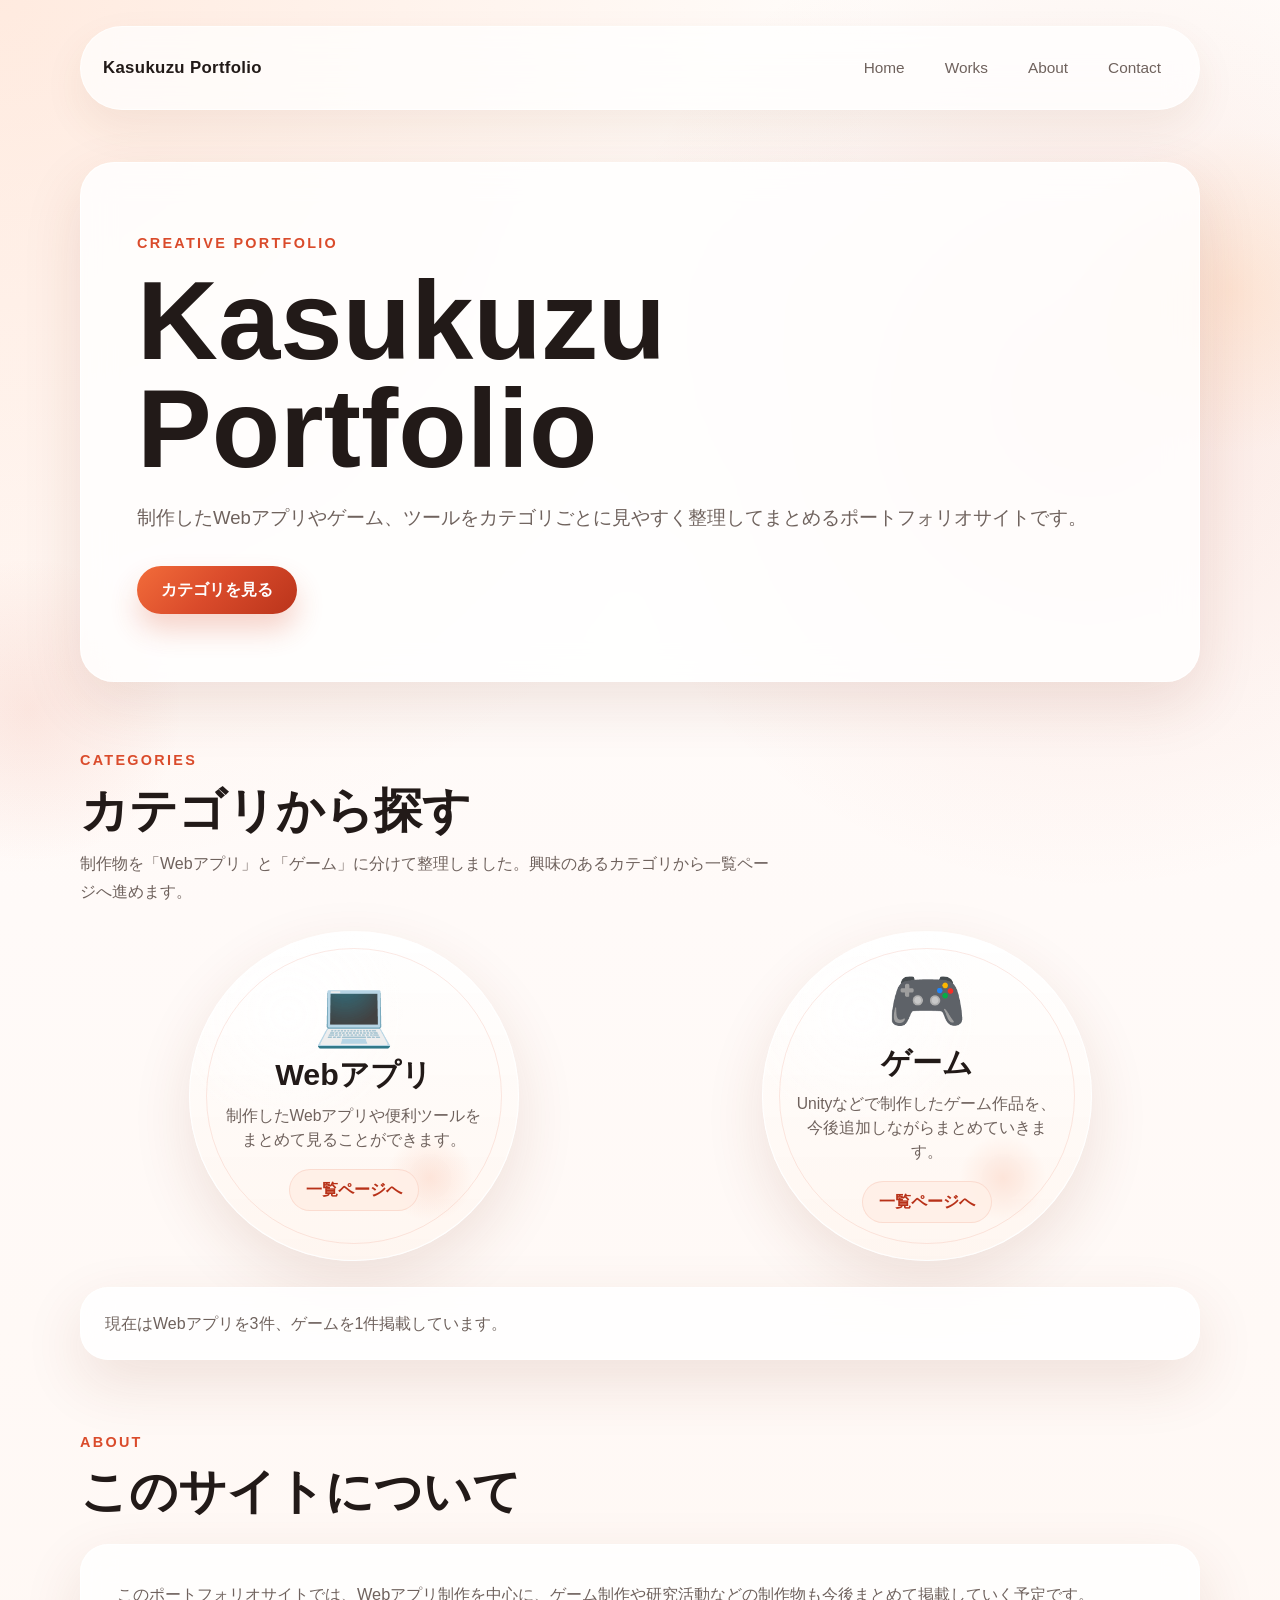
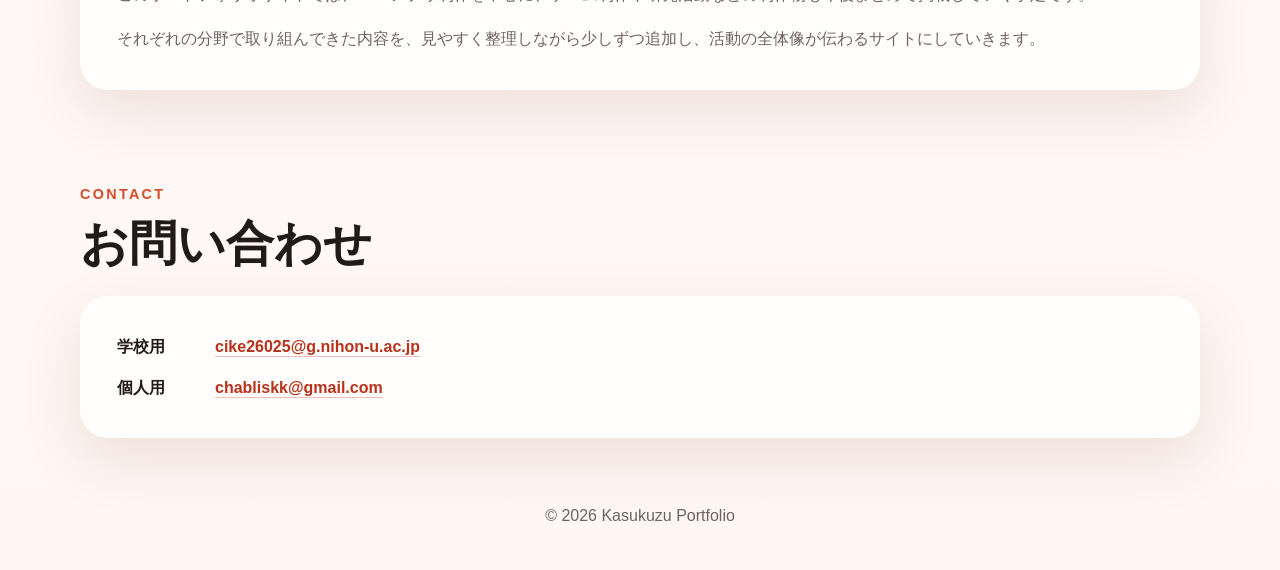
==== commit 4efa718a: "Add portfolio contact details" ====
--- a/index.html
+++ b/index.html
@@ -98,7 +98,18 @@
               <h2>お問い合わせ</h2>
             </div>
             <div class="contact-panel">
-              <p>お問い合わせや連絡先は今後追加予定です。</p>
+              <div class="contact-list">
+                <div class="contact-item">
+                  <span class="contact-label">学校用</span>
+                  <a href="mailto:cike26025@g.nihon-u.ac.jp">
+                    cike26025@g.nihon-u.ac.jp
+                  </a>
+                </div>
+                <div class="contact-item">
+                  <span class="contact-label">個人用</span>
+                  <a href="mailto:chabliskk@gmail.com">chabliskk@gmail.com</a>
+                </div>
+              </div>
             </div>
           </div>
         </section>
--- a/style.css
+++ b/style.css
@@ -168,7 +168,9 @@
 
 .hero-copy {
   display: flex;
-  min-height: 580px;
+  grid-column: 1 / -1;
+  width: 100%;
+  min-height: 520px;
   flex-direction: column;
   justify-content: center;
 }
@@ -205,10 +207,16 @@
 
 .hero-description,
 .page-description {
-  max-width: 34rem;
+  max-width: none;
   margin: 20px 0 0;
   color: var(--muted);
   font-size: clamp(1rem, 2vw, 1.16rem);
+}
+
+@media (min-width: 921px) {
+  .hero-description {
+    white-space: nowrap;
+  }
 }
 
 .hero-actions {
@@ -458,6 +466,38 @@
   margin-top: 16px;
 }
 
+.contact-list {
+  display: grid;
+  gap: 14px;
+}
+
+.contact-item {
+  display: grid;
+  grid-template-columns: 5rem minmax(0, 1fr);
+  align-items: center;
+  gap: 18px;
+}
+
+.contact-label {
+  color: var(--text);
+  font-weight: 700;
+}
+
+.contact-item a {
+  width: fit-content;
+  color: var(--accent-strong);
+  font-weight: 700;
+  overflow-wrap: anywhere;
+  text-decoration: underline;
+  text-decoration-color: rgba(184, 49, 24, 0.3);
+  text-underline-offset: 4px;
+}
+
+.contact-item a:hover,
+.contact-item a:focus-visible {
+  text-decoration-color: currentColor;
+}
+
 .back-link,
 .secondary-link {
   padding: 0 18px;
@@ -521,7 +561,7 @@
   }
 
   .hero-copy {
-    min-height: 520px;
+    min-height: 480px;
   }
 
   .hero-copy h1 {
@@ -588,7 +628,7 @@
   }
 
   .hero-copy {
-    min-height: 430px;
+    min-height: 400px;
   }
 
   .hero-copy h1 {
@@ -608,6 +648,11 @@
     font-size: 0.94rem;
   }
 
+  .contact-item {
+    grid-template-columns: 1fr;
+    gap: 2px;
+  }
+
   .works-grid {
     grid-template-columns: 1fr;
   }
